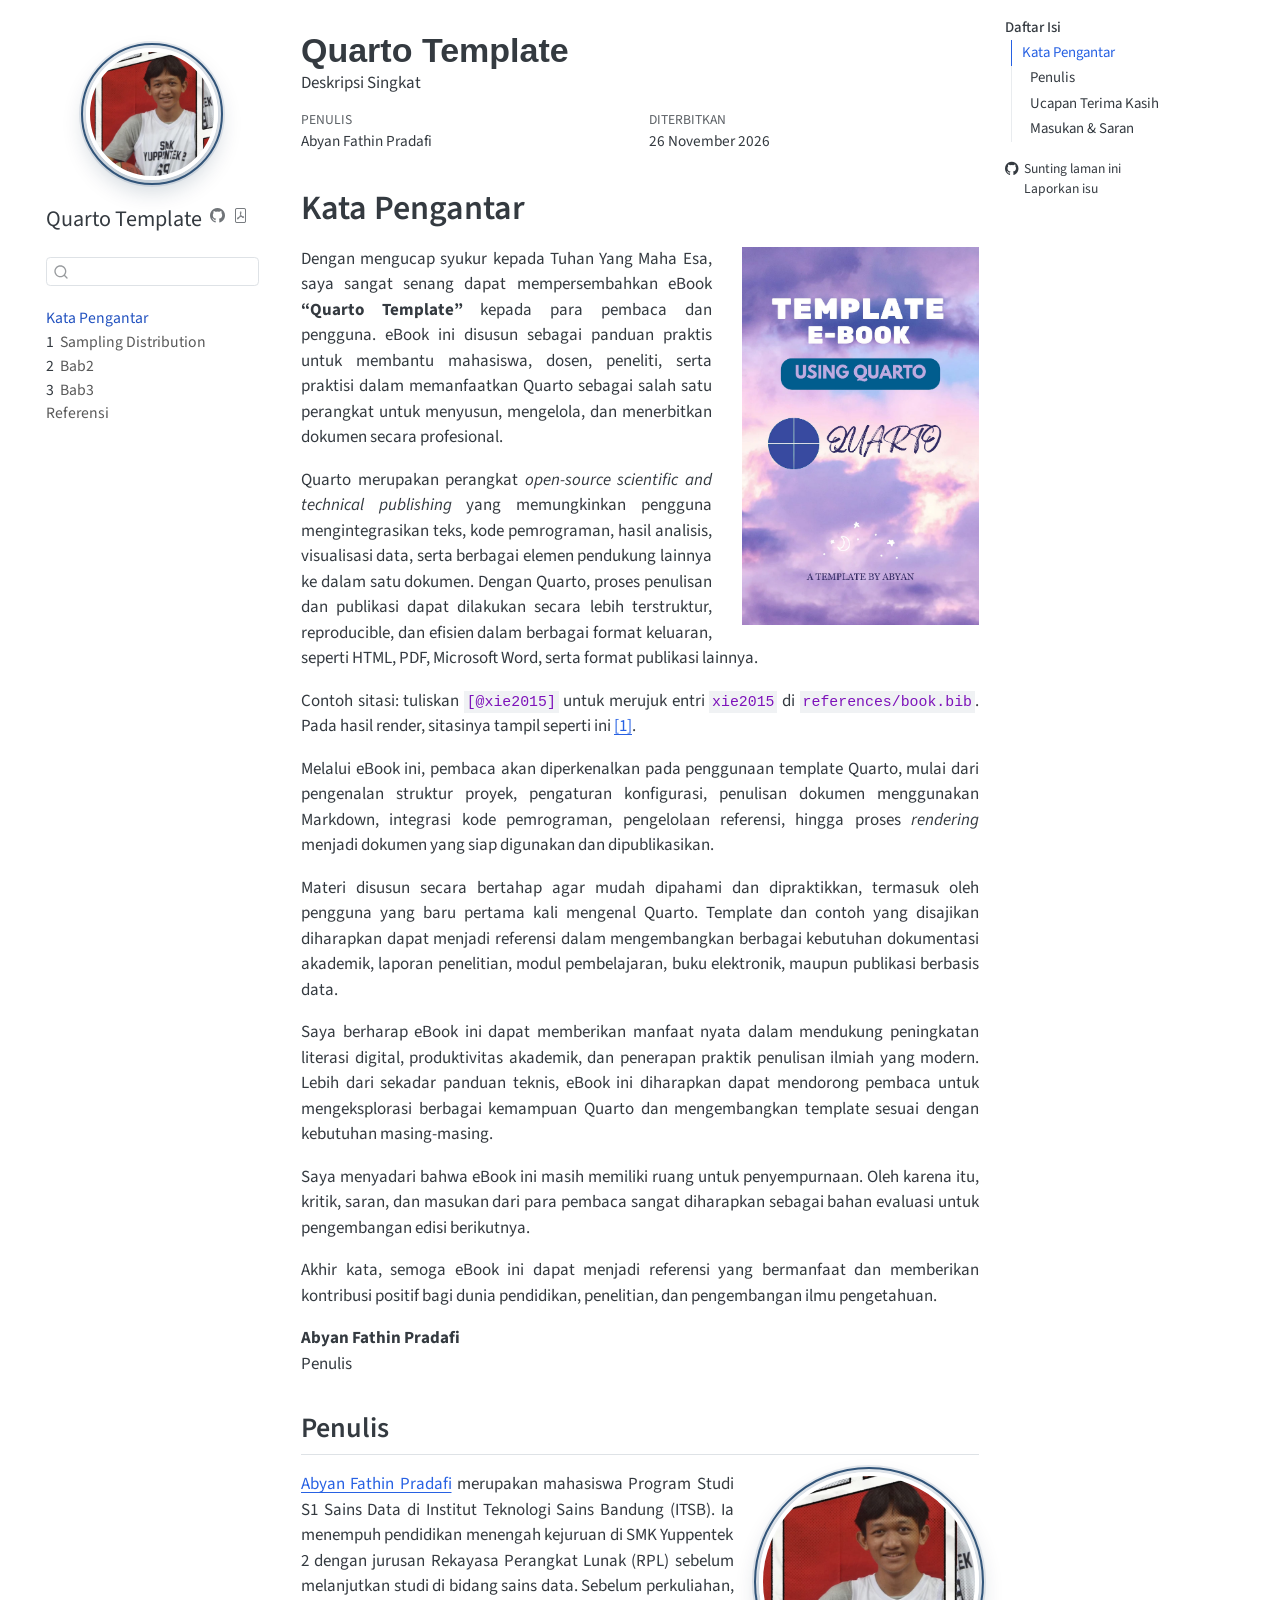
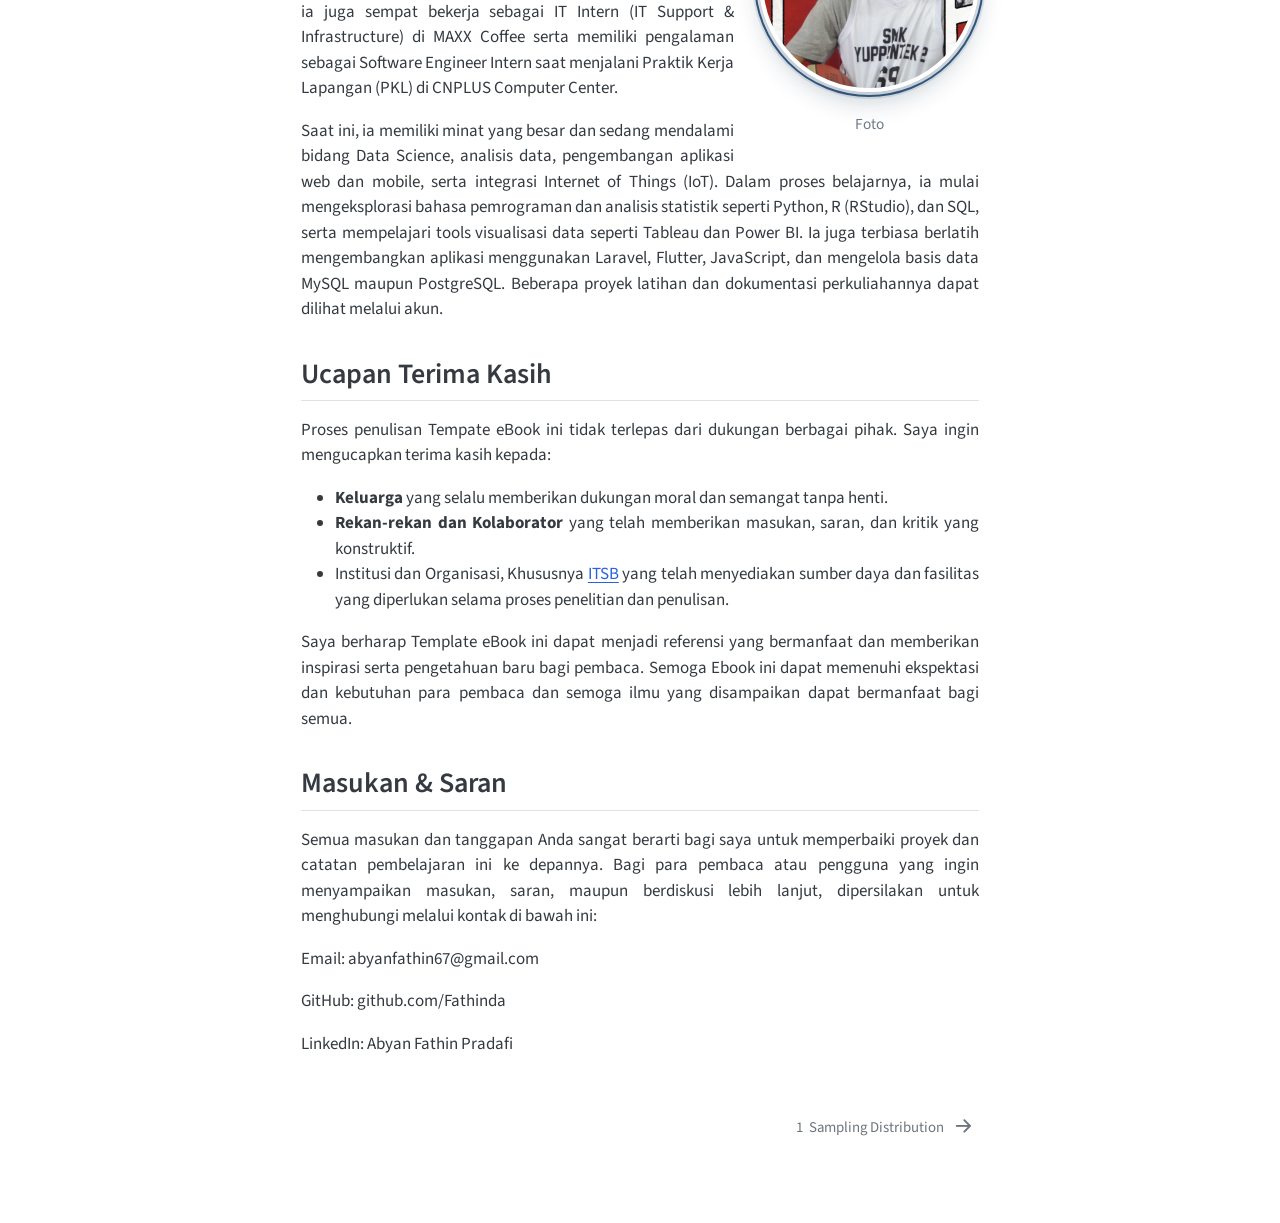
==== docs/index.html @ 433e8722 "Update book" ====
<!DOCTYPE html>
<html xmlns="http://www.w3.org/1999/xhtml" lang="id" xml:lang="id"><head>

<meta charset="utf-8">
<meta name="generator" content="quarto-1.11.9">

<meta name="viewport" content="width=device-width, initial-scale=1.0, user-scalable=yes">

<meta name="author" content="Abyan Fathin Pradafi">
<meta name="dcterms.date" content="2026-11-26">
<meta name="description" content="Deskripsi Singkat">

<title>Quarto Template</title>
<style>
/* Default styles provided by pandoc.
** See https://pandoc.org/MANUAL.html#variables-for-html for config info.
*/
span.smallcaps{font-variant: small-caps;}
div.columns{display: flex; gap: 1.5em;}
div.column{flex: auto;}
@media screen {
div.columns{gap: min(4vw, 1.5em);}
div.column{overflow-x: auto;}
}
div.hanging-indent{margin-left: 1.5em; text-indent: -1.5em;}
ul.task-list{list-style: none;}
ul.task-list li input[type="checkbox"] {
  width: 0.8em;
  margin: 0 0.8em 0.2em -1em; /* quarto-specific, see https://github.com/quarto-dev/quarto-cli/issues/4556 */ 
  vertical-align: middle;
}
/* CSS for citations */
div.csl-bib-body { }
div.csl-entry {
  clear: both;
  margin-bottom: 0em;
}
.hanging-indent div.csl-entry {
  margin-left:2em;
  text-indent:-2em;
}
div.csl-left-margin {
  min-width:2em;
  float:left;
}
div.csl-right-inline {
  margin-left:2em;
  padding-left:1em;
}
div.csl-indent {
  margin-left: 2em;
}</style>


<script src="site_libs/quarto-nav/quarto-nav.js"></script>
<script src="site_libs/quarto-nav/headroom.min.js"></script>
<script src="site_libs/clipboard/clipboard.min.js"></script>
<script src="site_libs/quarto-search/autocomplete.umd.js"></script>
<script src="site_libs/quarto-search/fuse.min.js"></script>
<script src="site_libs/quarto-search/quarto-search.js"></script>
<meta name="quarto:offset" content="./">
<link href="./chapters/bab-1.html" rel="next">
<script src="site_libs/quarto-html/quarto.js" type="module"></script>
<script src="site_libs/quarto-html/tabsets/tabsets.js" type="module"></script>
<script src="site_libs/quarto-html/scrollable-regions/scrollable-regions.js" type="module"></script>
<script src="site_libs/quarto-html/popper.min.js"></script>
<script src="site_libs/quarto-html/tippy.umd.min.js"></script>
<script src="site_libs/quarto-html/anchor.min.js"></script>
<link href="site_libs/quarto-html/tippy.css" rel="stylesheet">
<link href="site_libs/quarto-html/quarto-syntax-highlighting-63b5708e65d6cd79cd7618c58d0c21e7.css" rel="stylesheet" id="quarto-text-highlighting-styles">
<script src="site_libs/bootstrap/bootstrap.min.js"></script>
<link href="site_libs/bootstrap/bootstrap-icons.css" rel="stylesheet">
<link href="site_libs/bootstrap/bootstrap-8575377b15774f46c10fa1d7752ca172.min.css" rel="stylesheet" append-hash="true" id="quarto-bootstrap" data-mode="light">
<script id="quarto-search-options" type="application/json">{
  "location": "sidebar",
  "copy-button": false,
  "collapse-after": 3,
  "panel-placement": "start",
  "type": "textbox",
  "limit": 50,
  "keyboard-shortcut": [
    "f",
    "/",
    "s"
  ],
  "show-item-context": false,
  "language": {
    "search-no-results-text": "Tidak ada hasil",
    "search-matching-documents-text": "dokumen cocok",
    "search-copy-link-title": "Salin tautan untuk mencari",
    "search-hide-matches-text": "Sembunyikan kecocokan lainnya",
    "search-more-match-text": "kecocokan lainnya di dokumen ini",
    "search-more-matches-text": "kecocokan lainnya di dokumen ini",
    "search-clear-button-title": "Hapus",
    "search-text-placeholder": "",
    "search-detached-cancel-button-title": "Batal",
    "search-submit-button-title": "Kirim",
    "search-label": "Mencari"
  }
}</script>
<style>html{ scroll-behavior: smooth; }</style>
<meta name="author" content="Abyan Fathin Pradafi">
<script>
  window.va = window.va || function () { (window.vaq = window.vaq || []).push(arguments); };
</script>
<script defer="" src="./_vercel/insights/script.js"></script>


<link rel="stylesheet" href="assets/style.css">
</head>

<body class="nav-sidebar floating quarto-light"><a id="quarto-skip-link" class="visually-hidden-focusable" href="#quarto-document-content">Skip to main content</a>

<div id="quarto-search-results"></div>
  <header id="quarto-header" class="headroom fixed-top">
  <nav class="quarto-secondary-nav" aria-label="Bilah alat">
    <div class="container-fluid d-flex">
      <button type="button" class="quarto-btn-toggle btn" data-bs-toggle="collapse" role="button" data-bs-target=".quarto-sidebar-collapse-item" aria-controls="quarto-sidebar" aria-expanded="false" aria-label="Alihkan bilah sisi" onclick="if (window.quartoToggleHeadroom) { window.quartoToggleHeadroom(); }">
        <i class="bi bi-layout-text-sidebar-reverse"></i>
      </button>
        <nav class="quarto-page-breadcrumbs" aria-label="Jalur"><ol class="breadcrumb"><li class="breadcrumb-item"><a href="./index.html">Kata Pengantar</a></li></ol></nav>
        <a class="flex-grow-1" data-bs-toggle="collapse" data-bs-target=".quarto-sidebar-collapse-item" onclick="if (window.quartoToggleHeadroom) { window.quartoToggleHeadroom(); }">      
        </a>
      <button type="button" class="btn quarto-search-button" aria-label="Mencari" onclick="window.quartoOpenSearch();">
        <i class="bi bi-search"></i>
      </button>
    </div>
  </nav>
</header>
<!-- content -->
<div id="quarto-content" class="quarto-container page-columns page-rows-contents page-layout-article">
<!-- sidebar -->
  <nav id="quarto-sidebar" class="sidebar collapse collapse-horizontal quarto-sidebar-collapse-item sidebar-navigation floating overflow-auto" aria-label="Situs web">
    <div class="pt-lg-2 mt-2 text-left sidebar-header">
    <div class="sidebar-title mb-0 py-0">
      <a href="./">Quarto Template</a> 
        <div class="sidebar-tools-main">
    <a href="https://github.com/Fathinda/Template_Quarto.git" title="Kode Sumber" class="quarto-navigation-tool px-1" aria-label="Kode Sumber"><i class="bi bi-github"></i></a>
    <a href="./Quarto-Template.pdf" title="Download PDF" class="quarto-navigation-tool px-1" aria-label="Download PDF"><i class="bi bi-file-pdf"></i></a>
</div>
    </div>
      </div>
        <div class="mt-2 flex-shrink-0 align-items-center">
        <div class="sidebar-search">
        <div id="quarto-search" class="" title="Mencari"></div>
        </div>
        </div>
    <div class="sidebar-menu-container"> 
    <ul class="list-unstyled mt-1">
        <li class="sidebar-item">
  <div class="sidebar-item-container"> 
  <a href="./index.html" class="sidebar-item-text sidebar-link active">
 <span class="menu-text">Kata Pengantar</span></a>
  </div>
</li>
        <li class="sidebar-item">
  <div class="sidebar-item-container"> 
  <a href="./chapters/bab-1.html" class="sidebar-item-text sidebar-link">
 <span class="menu-text"><span class="chapter-number">1</span>&nbsp; <span class="chapter-title">Sampling Distribution</span></span></a>
  </div>
</li>
        <li class="sidebar-item">
  <div class="sidebar-item-container"> 
  <a href="./chapters/bab-2.html" class="sidebar-item-text sidebar-link">
 <span class="menu-text"><span class="chapter-number">2</span>&nbsp; <span class="chapter-title">Bab2</span></span></a>
  </div>
</li>
        <li class="sidebar-item">
  <div class="sidebar-item-container"> 
  <a href="./chapters/bab-3.html" class="sidebar-item-text sidebar-link">
 <span class="menu-text"><span class="chapter-number">3</span>&nbsp; <span class="chapter-title">Bab3</span></span></a>
  </div>
</li>
        <li class="sidebar-item">
  <div class="sidebar-item-container"> 
  <a href="./references/referensi.html" class="sidebar-item-text sidebar-link">
 <span class="menu-text">Referensi</span></a>
  </div>
</li>
    </ul>
    </div>
</nav>
<div id="quarto-sidebar-glass" class="quarto-sidebar-collapse-item" data-bs-toggle="collapse" data-bs-target=".quarto-sidebar-collapse-item"></div>
<!-- margin-sidebar -->
    <div id="quarto-margin-sidebar" class="sidebar margin-sidebar">
        <nav id="TOC" role="doc-toc" aria-labelledby="toc-title" class="toc-active">
    <h2 id="toc-title">Daftar Isi</h2>
   
  <ul>
  <li><a href="#kata-pengantar" id="toc-kata-pengantar" class="nav-link active" data-scroll-target="#kata-pengantar">Kata Pengantar</a>
  <ul class="collapse">
  <li><a href="#penulis" id="toc-penulis" class="nav-link" data-scroll-target="#penulis">Penulis</a></li>
  <li><a href="#ucapan-terima-kasih" id="toc-ucapan-terima-kasih" class="nav-link" data-scroll-target="#ucapan-terima-kasih">Ucapan Terima Kasih</a></li>
  <li><a href="#masukan-saran" id="toc-masukan-saran" class="nav-link" data-scroll-target="#masukan-saran">Masukan &amp; Saran</a></li>
  </ul></li>
  </ul>
<div class="toc-actions"><ul><li><a href="https://github.com/Fathinda/Template_Quarto.git/edit/main/index.qmd" class="toc-action"><i class="bi bi-github"></i>Sunting laman ini</a></li><li><a href="https://github.com/Fathinda/Template_Quarto.git/issues/new" class="toc-action"><i class="bi empty"></i>Laporkan isu</a></li></ul></div></nav>
    </div>
<!-- main -->
<main class="content" id="quarto-document-content" tabindex="-1">

<header id="title-block-header" class="quarto-title-block default">
<div class="quarto-title">
<h1 class="title">Quarto Template</h1>
</div>

<div>
  <div class="description">
    Deskripsi Singkat
  </div>
</div>


<div class="quarto-title-meta">

    <div>
    <div class="quarto-title-meta-heading">Penulis</div>
    <div class="quarto-title-meta-contents">
             <p>Abyan Fathin Pradafi </p>
          </div>
  </div>
    
    <div>
    <div class="quarto-title-meta-heading">Diterbitkan</div>
    <div class="quarto-title-meta-contents">
      <p class="date">26 November 2026</p>
    </div>
  </div>
  
    
  </div>
  


</header>



<section id="kata-pengantar" class="level1 unnumbered">
<h1 class="unnumbered">Kata Pengantar</h1><p><img src="images/cover-e.jpg" title="Quarto Template" class="quarto-cover-image nolightbox img-fluid"></p>
<p>Dengan mengucap syukur kepada Tuhan Yang Maha Esa, saya sangat senang dapat mempersembahkan eBook <strong>“Quarto Template”</strong> kepada para pembaca dan pengguna. eBook ini disusun sebagai panduan praktis untuk membantu mahasiswa, dosen, peneliti, serta praktisi dalam memanfaatkan Quarto sebagai salah satu perangkat untuk menyusun, mengelola, dan menerbitkan dokumen secara profesional.</p>
<p>Quarto merupakan perangkat <em>open-source scientific and technical publishing</em> yang memungkinkan pengguna mengintegrasikan teks, kode pemrograman, hasil analisis, visualisasi data, serta berbagai elemen pendukung lainnya ke dalam satu dokumen. Dengan Quarto, proses penulisan dan publikasi dapat dilakukan secara lebih terstruktur, reproducible, dan efisien dalam berbagai format keluaran, seperti HTML, PDF, Microsoft Word, serta format publikasi lainnya.</p>
<p>Contoh sitasi: tuliskan <code>[@xie2015]</code> untuk merujuk entri <code>xie2015</code> di <code>references/book.bib</code>. Pada hasil render, sitasinya tampil seperti ini <a href="./references/referensi.html#ref-xie2015"><span class="citation" data-cites="xie2015"><span>[1]</span></span></a>.</p>
<p>Melalui eBook ini, pembaca akan diperkenalkan pada penggunaan template Quarto, mulai dari pengenalan struktur proyek, pengaturan konfigurasi, penulisan dokumen menggunakan Markdown, integrasi kode pemrograman, pengelolaan referensi, hingga proses <em>rendering</em> menjadi dokumen yang siap digunakan dan dipublikasikan.</p>
<p>Materi disusun secara bertahap agar mudah dipahami dan dipraktikkan, termasuk oleh pengguna yang baru pertama kali mengenal Quarto. Template dan contoh yang disajikan diharapkan dapat menjadi referensi dalam mengembangkan berbagai kebutuhan dokumentasi akademik, laporan penelitian, modul pembelajaran, buku elektronik, maupun publikasi berbasis data.</p>
<p>Saya berharap eBook ini dapat memberikan manfaat nyata dalam mendukung peningkatan literasi digital, produktivitas akademik, dan penerapan praktik penulisan ilmiah yang modern. Lebih dari sekadar panduan teknis, eBook ini diharapkan dapat mendorong pembaca untuk mengeksplorasi berbagai kemampuan Quarto dan mengembangkan template sesuai dengan kebutuhan masing-masing.</p>
<p>Saya menyadari bahwa eBook ini masih memiliki ruang untuk penyempurnaan. Oleh karena itu, kritik, saran, dan masukan dari para pembaca sangat diharapkan sebagai bahan evaluasi untuk pengembangan edisi berikutnya.</p>
<p>Akhir kata, semoga eBook ini dapat menjadi referensi yang bermanfaat dan memberikan kontribusi positif bagi dunia pendidikan, penelitian, dan pengembangan ilmu pengetahuan.</p>
<p><strong>Abyan Fathin Pradafi</strong><br>
Penulis</p>
<section id="penulis" class="level2">
<h2 class="anchored" data-anchor-id="penulis">Penulis</h2>
<div class="quarto-figure quarto-figure-right">
<figure class="figure">
<p><img src="images/author/basket.jpeg" class="author-portrait img-fluid figure-img" style="width:1.5in"></p>
<figcaption>Foto</figcaption>
</figure>
</div>
<p><strong><a href="www.linkedin.com/in/abyan-fathin-pradafi-890645328">Abyan Fathin Pradafi</a></strong> merupakan mahasiswa Program Studi S1 Sains Data di Institut Teknologi Sains Bandung (ITSB). Ia menempuh pendidikan menengah kejuruan di SMK Yuppentek 2 dengan jurusan Rekayasa Perangkat Lunak (RPL) sebelum melanjutkan studi di bidang sains data. Sebelum perkuliahan, ia juga sempat bekerja sebagai IT Intern (IT Support &amp; Infrastructure) di MAXX Coffee serta memiliki pengalaman sebagai Software Engineer Intern saat menjalani Praktik Kerja Lapangan (PKL) di CNPLUS Computer Center.</p>
<p>Saat ini, ia memiliki minat yang besar dan sedang mendalami bidang Data Science, analisis data, pengembangan aplikasi web dan mobile, serta integrasi Internet of Things (IoT). Dalam proses belajarnya, ia mulai mengeksplorasi bahasa pemrograman dan analisis statistik seperti Python, R (RStudio), dan SQL, serta mempelajari tools visualisasi data seperti Tableau dan Power BI. Ia juga terbiasa berlatih mengembangkan aplikasi menggunakan Laravel, Flutter, JavaScript, dan mengelola basis data MySQL maupun PostgreSQL. Beberapa proyek latihan dan dokumentasi perkuliahannya dapat dilihat melalui akun.</p>
</section>
<section id="ucapan-terima-kasih" class="level2">
<h2 class="anchored" data-anchor-id="ucapan-terima-kasih">Ucapan Terima Kasih</h2>
<p>Proses penulisan Tempate eBook ini tidak terlepas dari dukungan berbagai pihak. Saya ingin mengucapkan terima kasih kepada:</p>
<ul>
<li><strong>Keluarga</strong> yang selalu memberikan dukungan moral dan semangat tanpa henti.</li>
<li><strong>Rekan-rekan dan Kolaborator</strong> yang telah memberikan masukan, saran, dan kritik yang konstruktif.</li>
<li>Institusi dan Organisasi, Khususnya <strong><a href="https://itsb.ac.id/">ITSB</a></strong> yang telah menyediakan sumber daya dan fasilitas yang diperlukan selama proses penelitian dan penulisan.</li>
</ul>
<p>Saya berharap Template eBook ini dapat menjadi referensi yang bermanfaat dan memberikan inspirasi serta pengetahuan baru bagi pembaca. Semoga Ebook ini dapat memenuhi ekspektasi dan kebutuhan para pembaca dan semoga ilmu yang disampaikan dapat bermanfaat bagi semua.</p>
</section>
<section id="masukan-saran" class="level2">
<h2 class="anchored" data-anchor-id="masukan-saran">Masukan &amp; Saran</h2>
<p>Semua masukan dan tanggapan Anda sangat berarti bagi saya untuk memperbaiki proyek dan catatan pembelajaran ini ke depannya. Bagi para pembaca atau pengguna yang ingin menyampaikan masukan, saran, maupun berdiskusi lebih lanjut, dipersilakan untuk menghubungi melalui kontak di bawah ini:</p>
<p>Email: abyanfathin67@gmail.com</p>
<p>GitHub: github.com/Fathinda</p>
<p>LinkedIn: Abyan Fathin Pradafi</p>


<div id="refs" class="references csl-bib-body" data-entry-spacing="0" role="list" style="display: none">
<div id="ref-xie2015" class="csl-entry" role="listitem">
<div class="csl-left-margin">[1] </div><div class="csl-right-inline">Y. Xie, <em><a href="http://yihui.name/knitr/">Dynamic Documents with <span>R</span> and knitr</a></em>, 2nd ed. Boca Raton, Florida: Chapman; Hall/CRC, 2015.</div>
</div>
</div>
</section>
</section>

</main> <!-- /main -->
<script id="quarto-html-after-body" type="application/javascript">
  window.document.addEventListener("DOMContentLoaded", function (event) {
    const icon = "";
    const anchorJS = new window.AnchorJS();
    anchorJS.options = {
      placement: 'right',
      icon: icon
    };
    anchorJS.add('.anchored');
    const isCodeAnnotation = (el) => {
      for (const clz of el.classList) {
        if (clz.startsWith('code-annotation-')) {                     
          return true;
        }
      }
      return false;
    }
    const onCopySuccess = function(e) {
      // button target
      const button = e.trigger;
      // don't keep focus
      button.blur();
      // flash "checked"
      button.classList.add('code-copy-button-checked');
      var currentTitle = button.getAttribute("title");
      button.setAttribute("title", "Disalin!");
      let tooltip;
      if (window.bootstrap) {
        button.setAttribute("data-bs-toggle", "tooltip");
        button.setAttribute("data-bs-placement", "left");
        button.setAttribute("data-bs-title", "Disalin!");
        tooltip = new bootstrap.Tooltip(button, 
          { trigger: "manual", 
            customClass: "code-copy-button-tooltip",
            offset: [0, -8]});
        tooltip.show();    
      }
      setTimeout(function() {
        if (tooltip) {
          tooltip.hide();
          button.removeAttribute("data-bs-title");
          button.removeAttribute("data-bs-toggle");
          button.removeAttribute("data-bs-placement");
        }
        button.setAttribute("title", currentTitle);
        button.classList.remove('code-copy-button-checked');
      }, 1000);
      // clear code selection
      e.clearSelection();
    }
    const getTextToCopy = function(trigger) {
      const outerScaffold = trigger.parentElement.cloneNode(true);
      const codeEl = outerScaffold.querySelector('code');
      for (const childEl of codeEl.children) {
        if (isCodeAnnotation(childEl)) {
          childEl.remove();
        }
      }
      return codeEl.innerText;
    }
    const clipboard = new window.ClipboardJS('.code-copy-button:not([data-in-quarto-modal])', {
      text: getTextToCopy
    });
    clipboard.on('success', onCopySuccess);
    if (window.document.getElementById('quarto-embedded-source-code-modal')) {
      const clipboardModal = new window.ClipboardJS('.code-copy-button[data-in-quarto-modal]', {
        text: getTextToCopy,
        container: window.document.getElementById('quarto-embedded-source-code-modal')
      });
      clipboardModal.on('success', onCopySuccess);
    }
      var localhostRegex = new RegExp(/^(?:http|https):\/\/localhost\:?[0-9]*\//);
      var mailtoRegex = new RegExp(/^mailto:/);
        var filterRegex = new RegExp('/' + window.location.host + '/');
      const newWindowLabel = "(opens in a new tab)";
      const newWindowNoteId = "quarto-ext-newwindow-label";
      // Links reference one hidden label through aria-describedby, so the
      // announcement never changes their accessible name.
      var describeNewWindow = (link) => {
        if (!window.document.getElementById(newWindowNoteId)) {
          var newWindowNote = window.document.createElement("span");
          newWindowNote.id = newWindowNoteId;
          newWindowNote.hidden = true;
          newWindowNote.textContent = newWindowLabel;
          window.document.body.appendChild(newWindowNote);
        }
        var describedBy = (link.getAttribute("aria-describedby") || "").split(/\s+/).filter(Boolean);
        if (!describedBy.includes(newWindowNoteId)) {
          describedBy.push(newWindowNoteId);
          link.setAttribute("aria-describedby", describedBy.join(" "));
        }
      }
      var isInternal = (href) => {
          return filterRegex.test(href) || localhostRegex.test(href) || mailtoRegex.test(href);
      }
      // Inspect non-navigation links and adorn them if external
      window.quartoDecorateExternalLinks = function (root) {
     var links = (root || window.document).querySelectorAll('a[href]:not(.nav-link):not(.navbar-brand):not(.toc-action):not(.sidebar-link):not(.sidebar-item-toggle):not(.pagination-link):not(.no-external):not([aria-hidden]):not(.dropdown-item):not(.quarto-navigation-tool):not(.about-link)');
      for (var i=0; i<links.length; i++) {
        const link = links[i];
        if (!isInternal(link.href)) {
          // undo the damage that might have been done by quarto-nav.js in the case of
          // links that we want to consider external
          if (link.dataset.originalHref !== undefined) {
            link.href = link.dataset.originalHref;
          }
            // target, if specified
            link.setAttribute("target", "_blank");
            if (link.getAttribute("rel") === null) {
              link.setAttribute("rel", "noopener");
            }
            describeNewWindow(link);
          if (!link.classList.contains('no-external-icon')) {
          }
        }
      }
      };
      window.quartoDecorateExternalLinks(window.document);
    // Esc closes the popup (WCAG 1.4.13) and focus leaving both trigger and
    // popup closes it (WCAG 2.4.11); tippy handles neither for interactive popups.
    const hideOnEscAndFocusOut = {
      name: 'hideOnEscAndFocusOut',
      defaultValue: true,
      fn(instance) {
        const dismiss = () => {
          // A show scheduled by the trigger delay would otherwise reopen it
          instance.clearDelayTimeouts();
          instance.hide();
        };
        const onKeyDown = (event) => {
          if (event.key !== 'Escape') {
            return;
          }
          // Keep Esc from also reaching page handlers (e.g. reveal.js overview),
          // except an open reveal.js slide menu, which Esc should close too.
          // The menu handles keys only when its keyboard option is on.
          const menuHandlesEsc = window.Reveal?.getPlugin?.('menu')?.isOpen() &&
            window.Reveal.getConfig().menu?.keyboard !== false;
          if (!menuHandlesEsc) {
            event.stopPropagation();
          }
          if (instance.popper.contains(window.document.activeElement)) {
            // Disabled while refocusing so the focus trigger does not reopen it
            instance.disable();
            instance.reference.focus();
            instance.enable();
          }
          dismiss();
        };
        const onFocusOut = (event) => {
          const target = event.relatedTarget;
          if (target && !instance.reference.contains(target) &&
              !instance.popper.contains(target)) {
            dismiss();
          }
        };
        // On the trigger too: a click trigger (code-annotations: select) has no
        // blur handling. Attached for the instance's lifetime so leaving the
        // trigger also cancels a show still pending on the trigger delay.
        instance.reference.addEventListener('focusout', onFocusOut);
        return {
          onShow() {
            window.document.addEventListener('keydown', onKeyDown, true);
            instance.popper.addEventListener('focusout', onFocusOut);
          },
          onHide() {
            window.document.removeEventListener('keydown', onKeyDown, true);
            instance.popper.removeEventListener('focusout', onFocusOut);
          },
          onDestroy() {
            instance.reference.removeEventListener('focusout', onFocusOut);
          },
        };
      },
    };
    function tippyHover(el, contentFn, onTriggerFn, onUntriggerFn) {
      const config = {
        allowHTML: true,
        maxWidth: 500,
        delay: 100,
        arrow: false,
        appendTo: function(el) {
            return el.parentElement;
        },
        interactive: true,
        interactiveBorder: 10,
        theme: 'quarto',
        placement: 'bottom-start',
        plugins: [hideOnEscAndFocusOut],
      };
      if (contentFn) {
        config.content = contentFn;
      }
      if (onTriggerFn) {
        config.onTrigger = onTriggerFn;
      }
      if (onUntriggerFn) {
        config.onUntrigger = onUntriggerFn;
      }
      window.tippy(el, config); 
    }
    const noterefs = window.document.querySelectorAll('a[role="doc-noteref"]');
    for (var i=0; i<noterefs.length; i++) {
      const ref = noterefs[i];
      tippyHover(ref, function() {
        // use id or data attribute instead here
        let href = ref.getAttribute('data-footnote-href') || ref.getAttribute('href');
        try { href = new URL(href).hash; } catch {}
        const id = href.replace(/^#\/?/, "");
        const note = window.document.getElementById(id);
        if (note) {
          return note.innerHTML;
        } else {
          return "";
        }
      });
    }
    const xrefs = window.document.querySelectorAll('a.quarto-xref');
    const processXRef = (id, note) => {
      // Strip column container classes
      const stripColumnClz = (el) => {
        el.classList.remove("page-full", "page-columns");
        if (el.children) {
          for (const child of el.children) {
            stripColumnClz(child);
          }
        }
      }
      stripColumnClz(note)
      if (id === null || id.startsWith('sec-')) {
        // Special case sections, only their first couple elements
        const container = document.createElement("div");
        if (note.children && note.children.length > 2) {
          container.appendChild(note.children[0].cloneNode(true));
          for (let i = 1; i < note.children.length; i++) {
            const child = note.children[i];
            if (child.tagName === "P" && child.innerText === "") {
              continue;
            } else {
              container.appendChild(child.cloneNode(true));
              break;
            }
          }
          if (window.Quarto?.typesetMath) {
            window.Quarto.typesetMath(container);
          }
          return container.innerHTML
        } else {
          if (window.Quarto?.typesetMath) {
            window.Quarto.typesetMath(note);
          }
          return note.innerHTML;
        }
      } else {
        // Remove any anchor links if they are present
        const anchorLink = note.querySelector('a.anchorjs-link');
        if (anchorLink) {
          anchorLink.remove();
        }
        if (window.Quarto?.typesetMath) {
          window.Quarto.typesetMath(note);
        }
        if (note.classList.contains("callout")) {
          return note.outerHTML;
        } else {
          return note.innerHTML;
        }
      }
    }
    for (var i=0; i<xrefs.length; i++) {
      const xref = xrefs[i];
      tippyHover(xref, undefined, function(instance) {
        instance.disable();
        let url = xref.getAttribute('href');
        let hash = undefined; 
        if (url.startsWith('#')) {
          hash = url;
        } else {
          try { hash = new URL(url).hash; } catch {}
        }
        if (hash) {
          const id = hash.replace(/^#\/?/, "");
          const note = window.document.getElementById(id);
          if (note !== null) {
            try {
              const html = processXRef(id, note.cloneNode(true));
              instance.setContent(html);
            } finally {
              instance.enable();
              instance.show();
            }
          } else {
            // See if we can fetch this
            fetch(url.split('#')[0])
            .then(res => res.text())
            .then(html => {
              const parser = new DOMParser();
              const htmlDoc = parser.parseFromString(html, "text/html");
              const note = htmlDoc.getElementById(id);
              if (note !== null) {
                const html = processXRef(id, note);
                instance.setContent(html);
              } 
            }).finally(() => {
              instance.enable();
              instance.show();
            });
          }
        } else {
          // See if we can fetch a full url (with no hash to target)
          // This is a special case and we should probably do some content thinning / targeting
          fetch(url)
          .then(res => res.text())
          .then(html => {
            const parser = new DOMParser();
            const htmlDoc = parser.parseFromString(html, "text/html");
            const note = htmlDoc.querySelector('main.content');
            if (note !== null) {
              // This should only happen for chapter cross references
              // (since there is no id in the URL)
              // remove the first header
              if (note.children.length > 0 && note.children[0].tagName === "HEADER") {
                note.children[0].remove();
              }
              const html = processXRef(null, note);
              instance.setContent(html);
            } 
          }).finally(() => {
            instance.enable();
            instance.show();
          });
        }
      }, function(instance) {
      });
    }
        let selectedAnnoteEl;
        const selectorForAnnotation = ( cell, annotation) => {
          let cellAttr = 'data-code-cell="' + cell + '"';
          let lineAttr = 'data-code-annotation="' +  annotation + '"';
          const selector = 'span[' + cellAttr + '][' + lineAttr + ']';
          return selector;
        }
        const selectCodeLines = (annoteEl) => {
          const doc = window.document;
          const targetCell = annoteEl.getAttribute("data-target-cell");
          const targetAnnotation = annoteEl.getAttribute("data-target-annotation");
          const annoteSpan = window.document.querySelector(selectorForAnnotation(targetCell, targetAnnotation));
          const lines = annoteSpan.getAttribute("data-code-lines").split(",");
          const lineIds = lines.map((line) => {
            return targetCell + "-" + line;
          })
          // Each band is positioned against its own containing block, which is
          // not the offsetParent of the lines, so place it from client rects.
          const placeBand = (band, firstEl, lastEl, codeBlock) => {
            const container = band.offsetParent;
            if (container === null) {
              return;
            }
            const containerRect = container.getBoundingClientRect();
            // Reveal.js scales slides with a transform, so convert client
            // pixels back to the CSS pixels of the container.
            const scale = containerRect.height / container.offsetHeight || 1;
            const firstRect = firstEl.getBoundingClientRect();
            const lastRect = lastEl.getBoundingClientRect();
            const top = (firstRect.top - containerRect.top) / scale - container.clientTop + container.scrollTop;
            const height = (lastRect.bottom - firstRect.top) / scale;
            band.style.top = top - 2 + "px";
            band.style.height = height + 4 + "px";
            if (codeBlock) {
              // Without the copy button wrapper, the containing block is wider
              // than the code block, so span the code block explicitly.
              const blockRect = codeBlock.getBoundingClientRect();
              band.style.left = (blockRect.left - containerRect.left) / scale - container.clientLeft + container.scrollLeft + "px";
              band.style.width = blockRect.width / scale + "px";
            }
          };
          if (lineIds.length > 0) {
            const el = window.document.getElementById(lineIds[0]);
            const lastEl = window.document.getElementById(lineIds[lineIds.length - 1]);
            const parent = el.parentElement.parentElement;
            // cook up a div (if necessary) and position it
            let div = window.document.getElementById("code-annotation-line-highlight");
            if (div === null) {
              div = window.document.createElement("div");
              div.setAttribute("id", "code-annotation-line-highlight");
              div.style.position = 'absolute';
              parent.appendChild(div);
            }
            placeBand(div, el, lastEl, parent.closest("div.sourceCode") || parent);
            let gutterDiv = window.document.getElementById("code-annotation-line-highlight-gutter");
            if (gutterDiv === null) {
              gutterDiv = window.document.createElement("div");
              gutterDiv.setAttribute("id", "code-annotation-line-highlight-gutter");
              gutterDiv.style.position = 'absolute';
              const codeCell = window.document.getElementById(targetCell);
              const gutter = codeCell.querySelector('.code-annotation-gutter');
              gutter.appendChild(gutterDiv);
            }
            placeBand(gutterDiv, el, lastEl);
            selectedAnnoteEl = annoteEl;
          }
        };
        const unselectCodeLines = () => {
          const elementsIds = ["code-annotation-line-highlight", "code-annotation-line-highlight-gutter"];
          elementsIds.forEach((elId) => {
            const div = window.document.getElementById(elId);
            if (div) {
              div.remove();
            }
          });
          selectedAnnoteEl = undefined;
        };
          // Handle positioning of the toggle
      window.addEventListener(
        "resize",
        throttle(() => {
          elRect = undefined;
          if (selectedAnnoteEl) {
            selectCodeLines(selectedAnnoteEl);
          }
        }, 10)
      );
      function throttle(fn, ms) {
      let throttle = false;
      let timer;
        return (...args) => {
          if(!throttle) { // first call gets through
              fn.apply(this, args);
              throttle = true;
          } else { // all the others get throttled
              if(timer) clearTimeout(timer); // cancel #2
              timer = setTimeout(() => {
                fn.apply(this, args);
                timer = throttle = false;
              }, ms);
          }
        };
      }
        // Attach click handler to the DT
        const annoteDls = window.document.querySelectorAll('dt[data-target-cell]');
        for (const annoteDlNode of annoteDls) {
          annoteDlNode.addEventListener('click', (event) => {
            const clickedEl = event.target;
            if (clickedEl !== selectedAnnoteEl) {
              unselectCodeLines();
              const activeEl = window.document.querySelector('dt[data-target-cell].code-annotation-active');
              if (activeEl) {
                activeEl.classList.remove('code-annotation-active');
              }
              selectCodeLines(clickedEl);
              clickedEl.classList.add('code-annotation-active');
            } else {
              // Unselect the line
              unselectCodeLines();
              clickedEl.classList.remove('code-annotation-active');
            }
          });
        }
    const findCites = (el) => {
      const parentEl = el.parentElement;
      if (parentEl) {
        const cites = parentEl.dataset.cites;
        if (cites) {
          return {
            el,
            cites: cites.split(' ')
          };
        } else {
          return findCites(el.parentElement)
        }
      } else {
        return undefined;
      }
    };
    var bibliorefs = window.document.querySelectorAll('a[role="doc-biblioref"]');
    for (var i=0; i<bibliorefs.length; i++) {
      const ref = bibliorefs[i];
      const citeInfo = findCites(ref);
      if (citeInfo) {
        tippyHover(citeInfo.el, function() {
          var popup = window.document.createElement('div');
          citeInfo.cites.forEach(function(cite) {
            var citeDiv = window.document.createElement('div');
            citeDiv.classList.add('hanging-indent');
            citeDiv.classList.add('csl-entry');
            var biblioDiv = window.document.getElementById('ref-' + cite);
            if (biblioDiv) {
              citeDiv.innerHTML = biblioDiv.innerHTML;
            }
            popup.appendChild(citeDiv);
          });
          return popup.innerHTML;
        });
      }
    }
  });
  </script>
  <script type="application/javascript">
  window.quartoScrollableRegionsLabels = {"code":"Kode yang dapat digulir","output":"Keluaran yang dapat digulir"};
  </script>
<nav class="page-navigation" aria-label="Halaman">
  <div class="nav-page nav-page-previous">
  </div>
  <div class="nav-page nav-page-next">
      <a href="./chapters/bab-1.html" class="pagination-link" aria-label="Sampling Distribution">
        <span class="nav-page-text"><span class="chapter-number">1</span>&nbsp; <span class="chapter-title">Sampling Distribution</span></span> <i class="bi bi-arrow-right-short"></i>
      </a>
  </div>
</nav>
</div> <!-- /content -->




<footer class="footer"><div class="nav-footer"><div class="nav-footer-center"><div class="toc-actions d-sm-block d-md-none"><ul><li><a href="https://github.com/Fathinda/Template_Quarto.git/edit/main/index.qmd" class="toc-action"><i class="bi bi-github"></i>Sunting laman ini</a></li><li><a href="https://github.com/Fathinda/Template_Quarto.git/issues/new" class="toc-action"><i class="bi empty"></i>Laporkan isu</a></li></ul></div></div></div></footer><script src="site_libs/quarto-html/zenscroll-min.js"></script>
</body></html>
---- docs/site_libs/quarto-html/tippy.css ----
.tippy-box[data-animation=fade][data-state=hidden]{opacity:0}[data-tippy-root]{max-width:calc(100vw - 10px)}.tippy-box{position:relative;background-color:#333;color:#fff;border-radius:4px;font-size:14px;line-height:1.4;white-space:normal;outline:0;transition-property:transform,visibility,opacity}.tippy-box[data-placement^=top]>.tippy-arrow{bottom:0}.tippy-box[data-placement^=top]>.tippy-arrow:before{bottom:-7px;left:0;border-width:8px 8px 0;border-top-color:initial;transform-origin:center top}.tippy-box[data-placement^=bottom]>.tippy-arrow{top:0}.tippy-box[data-placement^=bottom]>.tippy-arrow:before{top:-7px;left:0;border-width:0 8px 8px;border-bottom-color:initial;transform-origin:center bottom}.tippy-box[data-placement^=left]>.tippy-arrow{right:0}.tippy-box[data-placement^=left]>.tippy-arrow:before{border-width:8px 0 8px 8px;border-left-color:initial;right:-7px;transform-origin:center left}.tippy-box[data-placement^=right]>.tippy-arrow{left:0}.tippy-box[data-placement^=right]>.tippy-arrow:before{left:-7px;border-width:8px 8px 8px 0;border-right-color:initial;transform-origin:center right}.tippy-box[data-inertia][data-state=visible]{transition-timing-function:cubic-bezier(.54,1.5,.38,1.11)}.tippy-arrow{width:16px;height:16px;color:#333}.tippy-arrow:before{content:"";position:absolute;border-color:transparent;border-style:solid}.tippy-content{position:relative;padding:5px 9px;z-index:1}
---- docs/site_libs/quarto-html/quarto-syntax-highlighting-63b5708e65d6cd79cd7618c58d0c21e7.css ----
/* quarto syntax highlight colors */
:root {
  --quarto-hl-ot-color: #003B4F;
  --quarto-hl-at-color: #657422;
  --quarto-hl-ss-color: #20794D;
  --quarto-hl-an-color: #5E5E5E;
  --quarto-hl-fu-color: #4758AB;
  --quarto-hl-st-color: #20794D;
  --quarto-hl-cf-color: #003B4F;
  --quarto-hl-op-color: #5E5E5E;
  --quarto-hl-er-color: #AD0000;
  --quarto-hl-bn-color: #AD0000;
  --quarto-hl-al-color: #AD0000;
  --quarto-hl-va-color: #111111;
  --quarto-hl-bu-color: inherit;
  --quarto-hl-ex-color: inherit;
  --quarto-hl-pp-color: #AD0000;
  --quarto-hl-in-color: #5E5E5E;
  --quarto-hl-vs-color: #20794D;
  --quarto-hl-wa-color: #5E5E5E;
  --quarto-hl-do-color: #5E5E5E;
  --quarto-hl-im-color: #00769E;
  --quarto-hl-ch-color: #20794D;
  --quarto-hl-dt-color: #AD0000;
  --quarto-hl-fl-color: #AD0000;
  --quarto-hl-co-color: #5E5E5E;
  --quarto-hl-cv-color: #5E5E5E;
  --quarto-hl-cn-color: #8f5902;
  --quarto-hl-sc-color: #5E5E5E;
  --quarto-hl-dv-color: #AD0000;
  --quarto-hl-kw-color: #003B4F;
}

/* other quarto variables */
:root {
  --quarto-font-monospace: SFMono-Regular, Menlo, Monaco, Consolas, "Liberation Mono", "Courier New", monospace;
}

/* syntax highlight based on Pandoc's rules */
pre > code.sourceCode > span {
  color: #003B4F;
}

code.sourceCode > span {
  color: #003B4F;
}

div.sourceCode,
div.sourceCode pre.sourceCode {
  color: #003B4F;
}

/* Normal */
code span {
  color: #003B4F;
}

/* Alert */
code span.al {
  color: #AD0000;
  font-style: inherit;
}

/* Annotation */
code span.an {
  color: #5E5E5E;
  font-style: inherit;
}

/* Attribute */
code span.at {
  color: #657422;
  font-style: inherit;
}

/* BaseN */
code span.bn {
  color: #AD0000;
  font-style: inherit;
}

/* BuiltIn */
code span.bu {
  font-style: inherit;
}

/* ControlFlow */
code span.cf {
  color: #003B4F;
  font-weight: bold;
  font-style: inherit;
}

/* Char */
code span.ch {
  color: #20794D;
  font-style: inherit;
}

/* Constant */
code span.cn {
  color: #8f5902;
  font-style: inherit;
}

/* Comment */
code span.co {
  color: #5E5E5E;
  font-style: inherit;
}

/* CommentVar */
code span.cv {
  color: #5E5E5E;
  font-style: italic;
}

/* Documentation */
code span.do {
  color: #5E5E5E;
  font-style: italic;
}

/* DataType */
code span.dt {
  color: #AD0000;
  font-style: inherit;
}

/* DecVal */
code span.dv {
  color: #AD0000;
  font-style: inherit;
}

/* Error */
code span.er {
  color: #AD0000;
  font-style: inherit;
}

/* Extension */
code span.ex {
  font-style: inherit;
}

/* Float */
code span.fl {
  color: #AD0000;
  font-style: inherit;
}

/* Function */
code span.fu {
  color: #4758AB;
  font-style: inherit;
}

/* Import */
code span.im {
  color: #00769E;
  font-style: inherit;
}

/* Information */
code span.in {
  color: #5E5E5E;
  font-style: inherit;
}

/* Keyword */
code span.kw {
  color: #003B4F;
  font-weight: bold;
  font-style: inherit;
}

/* Operator */
code span.op {
  color: #5E5E5E;
  font-style: inherit;
}

/* Other */
code span.ot {
  color: #003B4F;
  font-style: inherit;
}

/* Preprocessor */
code span.pp {
  color: #AD0000;
  font-style: inherit;
}

/* SpecialChar */
code span.sc {
  color: #5E5E5E;
  font-style: inherit;
}

/* SpecialString */
code span.ss {
  color: #20794D;
  font-style: inherit;
}

/* String */
code span.st {
  color: #20794D;
  font-style: inherit;
}

/* Variable */
code span.va {
  color: #111111;
  font-style: inherit;
}

/* VerbatimString */
code span.vs {
  color: #20794D;
  font-style: inherit;
}

/* Warning */
code span.wa {
  color: #5E5E5E;
  font-style: italic;
}

.prevent-inlining {
  content: "</";
}

/*# sourceMappingURL=054cc16b9e9817627be6994582d2ffb5.css.map */
---- docs/assets/style.css ----
p.caption {
  color: #777;
  margin-top: 10px;
}
p code {
  white-space: inherit;
}
pre {
  word-break: normal;
  word-wrap: normal;
}
pre code {
  white-space: inherit;
}


/* TOC */

.book .book-summary {
    position: absolute;
    top: 0;
    left: -300px;
    bottom: 0;
    z-index: 1;
    width: 300px;
    color: #FFFFFF;
    background: #315479;
    border-right: 1px solid rgba(0,0,0,.15);
}

.book .book-summary ul.summary li a, .book .book-summary ul.summary li span {
    margin: 5px 5px 5px 5px;
    display: block;
    padding: 10px 20px 10px 20px;
    color: #FFFFFF;
    background: 0 0;
    text-overflow: ellipsis;
    overflow: hidden;
    white-space: nowrap;
    position: relative;
}

.book .book-summary ul.summary li.active>a {
    padding-left: 5px;
    border-radius: 10px 10px 10px 10px;
    color: #FFFFFF;
    font-weight: bold;
    background: rgba(243,242,242,.35);
    text-decoration: none;
}

.book .book-summary ul.summary li a:hover {
    padding-left: 5px;
    border-radius: 10px 10px 10px 10px;
    font-weight: bold;
    color: #FFFFFF;
    background: rgba(243,242,242,.40);
    text-decoration: none;
}

/* Tables */

td, tr, th {
    color:white !important;
    background-color: transparent !important;
}

table {
    border-radius: 10px 10px 10px 10px;
    color:white !important;
    background-color: rgb(78, 92, 104) !important;
    padding: 6px 13px;
    border: 1px solid #f0f0f0;
}


caption {
    color:black;
}


/* source code copy button */
.copy {
  width: inherit;
  background-color: #e2e2e2 ;
  border: none;
  border-radius: 2px;
  float: right;
  font-size: 60%;
  padding: 4px 4px 4px 4px;
  margin-left:5px;
}

.download {
  width: inherit;
  background-color: #e2e2e2 ;
  border: none;
  border-radius: 2px;
  float: right;
  font-size: 60%;
  padding: 4px 4px 4px 4px;
}

.book .book-header.fixed {
  font-family: 'Pacifico', sans-serif;
  background-color:#F2F2F2;
}

.title {
  font-family: 'Pacifico', sans-serif;  
}

.book .book-summary {
  font-family:'PT Sans', sans-serif;
}

.book.font-family-0 {
    font-family: 'Source Sans Pro', arial, sans-serif;
}

/*
.book .book-body .page-wrapper .page-inner {
  max-width: 980px !important;
}
*/


body {
  text-align: justify
}

#quarto-sidebar .sidebar-header::before {
  content: "";
  display: block;
  width: 132px;
  aspect-ratio: 1;
  margin: 1rem auto 1.5rem;
  background: url("../images/author/basket.jpeg") center 26% / cover no-repeat;
  border: 4px solid #fff;
  border-radius: 50%;
  outline: 2px solid #315479;
  outline-offset: 3px;
  box-shadow: 0 0 0 7px rgba(49, 84, 121, 0.12), 0 10px 24px rgba(0, 40, 70, 0.2);
}

#penulis .quarto-figure-right {
  float: right;
  width: clamp(150px, 24vw, 220px);
  margin: 0 0 1rem 1.5rem;
}

#penulis .quarto-figure-right figure {
  margin: 0;
}

#penulis .author-portrait {
  width: 100% !important;
  aspect-ratio: 1;
  object-fit: cover;
  object-position: center 26%;
  border: 4px solid #fff;
  border-radius: 50%;
  outline: 2px solid #315479;
  outline-offset: 3px;
  box-shadow: 0 0 0 7px rgba(49, 84, 121, 0.12), 0 10px 24px rgba(0, 40, 70, 0.2);
}

#penulis .quarto-figure-right figcaption {
  margin-top: 0.75rem;
  text-align: center;
}

@media (max-width: 575.98px) {
  #penulis .quarto-figure-right {
    float: none;
    width: min(60%, 220px);
    margin: 0 auto 1.5rem;
  }
}


.nocopy {
        -webkit-touch-callout: none;  /* iOS Safari */   
	-webkit-user-select: none;    /* Chrome all / Safari all */
	-khtml-user-select: none;     /* Konqueror */
	-moz-user-select: none;       /* Firefox all */
	-ms-user-select: none;        /* IE 10+ */
	-o-user-select: none;
	user-select: none;            /* Likely future */
}

/* NO SELECT + HIGHLIGHT COLOR */
* {
  user-select: none;
}
*::selection {
  background: none;
}
*::-moz-selection {
  background: none;
}
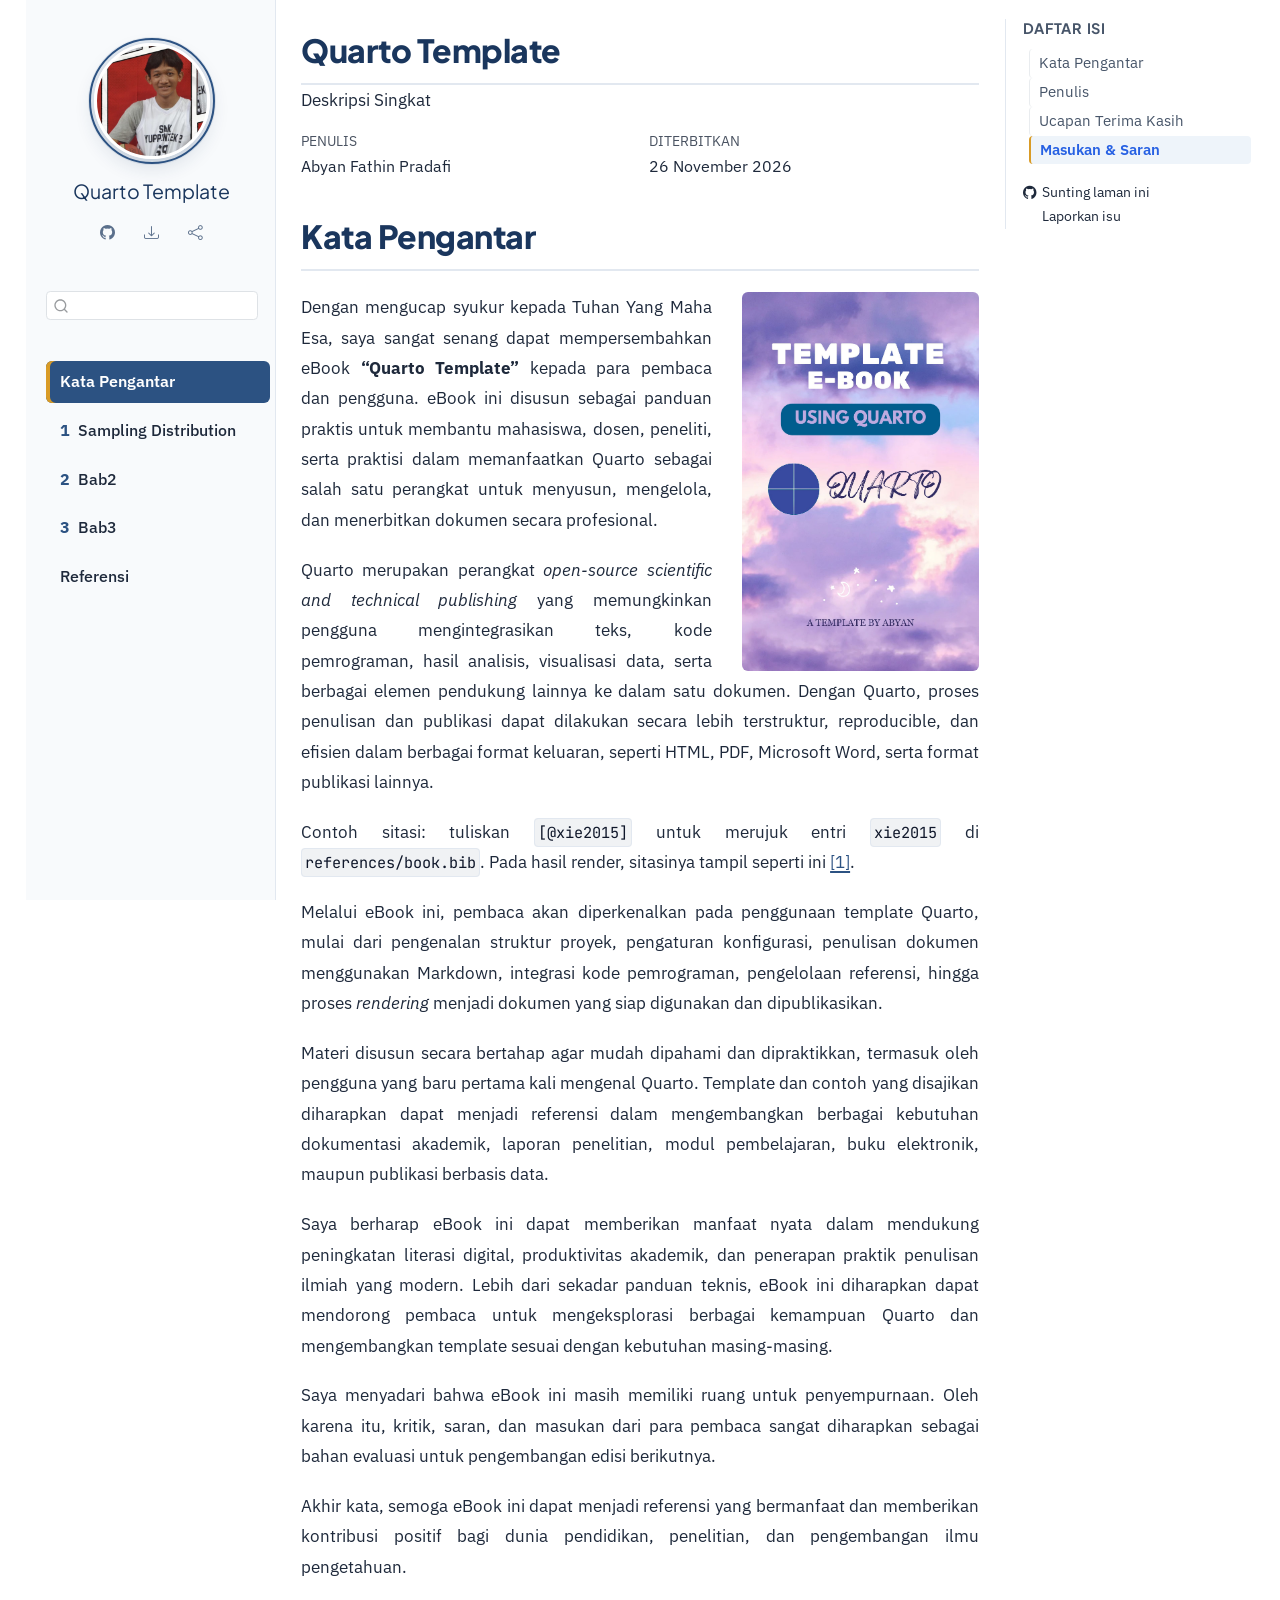
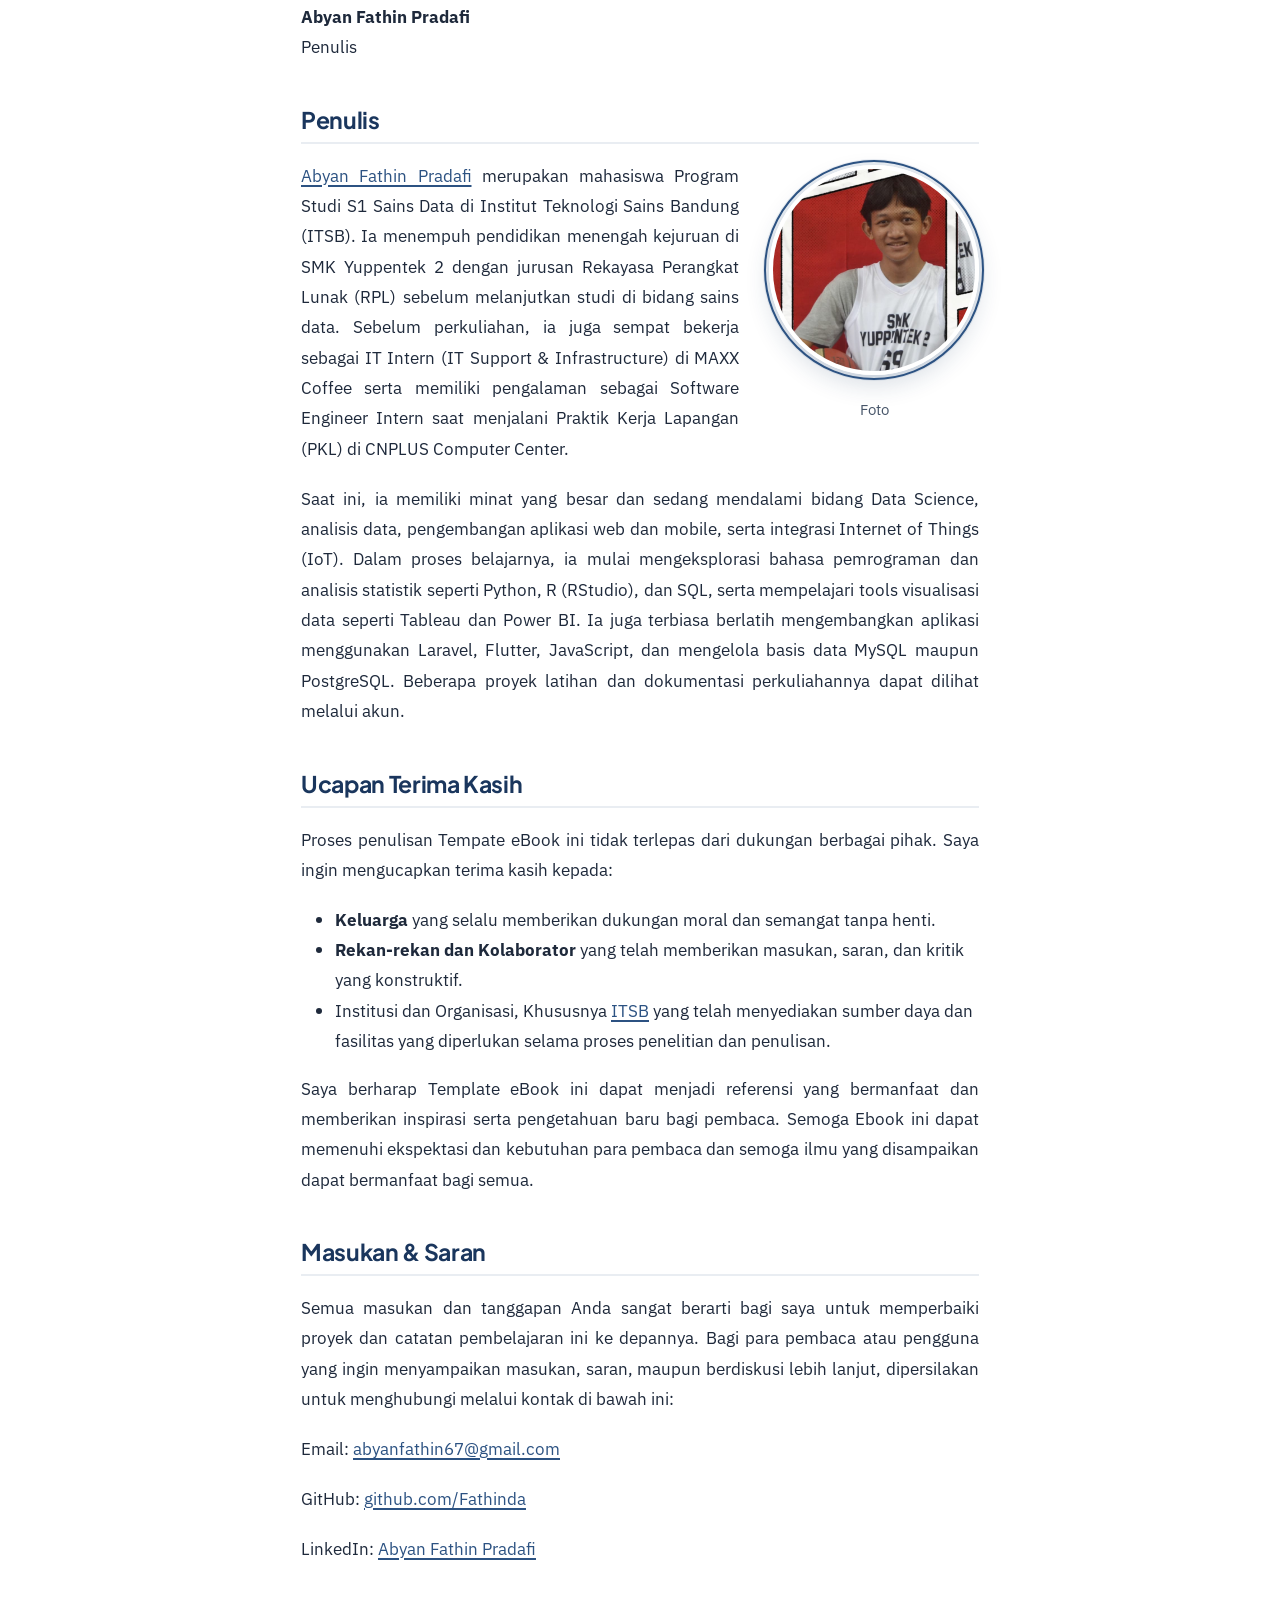
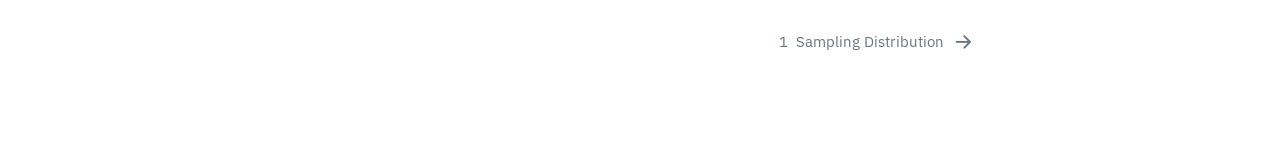
==== commit c1e3aec1: "fix:jenong" ====
--- a/docs/index.html
+++ b/docs/index.html
@@ -134,9 +134,48 @@
     <div class="pt-lg-2 mt-2 text-left sidebar-header">
     <div class="sidebar-title mb-0 py-0">
       <a href="./">Quarto Template</a> 
-        <div class="sidebar-tools-main">
+        <div class="sidebar-tools-main tools-wide">
     <a href="https://github.com/Fathinda/Template_Quarto.git" title="Kode Sumber" class="quarto-navigation-tool px-1" aria-label="Kode Sumber"><i class="bi bi-github"></i></a>
-    <a href="./Quarto-Template.pdf" title="Download PDF" class="quarto-navigation-tool px-1" aria-label="Download PDF"><i class="bi bi-file-pdf"></i></a>
+    <div class="dropdown">
+      <a href="" title="Download" id="quarto-navigation-tool-dropdown-0" class="quarto-navigation-tool dropdown-toggle px-1" data-bs-toggle="dropdown" aria-expanded="false" role="link" aria-label="Download"><i class="bi bi-download"></i></a>
+      <ul class="dropdown-menu" aria-labelledby="quarto-navigation-tool-dropdown-0">
+          <li>
+            <a class="dropdown-item sidebar-tools-main-item" href="./Quarto-Template.pdf">
+              <i class="bi bi-file-pdf pe-1"></i>
+            Download PDF
+            </a>
+          </li>
+          <li>
+            <a class="dropdown-item sidebar-tools-main-item" href="./Quarto-Template.epub">
+              <i class="bi bi-journal pe-1"></i>
+            Download ePub
+            </a>
+          </li>
+      </ul>
+    </div>
+    <div class="dropdown">
+      <a href="" title="Share" id="quarto-navigation-tool-dropdown-1" class="quarto-navigation-tool dropdown-toggle px-1" data-bs-toggle="dropdown" aria-expanded="false" role="link" aria-label="Share"><i class="bi bi-share"></i></a>
+      <ul class="dropdown-menu" aria-labelledby="quarto-navigation-tool-dropdown-1">
+          <li>
+            <a class="dropdown-item sidebar-tools-main-item" href="https://www.linkedin.com/sharing/share-offsite/?url=|url|">
+              <i class="bi bi-linkedin pe-1"></i>
+            LinkedIn
+            </a>
+          </li>
+          <li>
+            <a class="dropdown-item sidebar-tools-main-item" href="https://twitter.com/intent/tweet?url=|url|">
+              <i class="bi bi-twitter pe-1"></i>
+            Twitter
+            </a>
+          </li>
+          <li>
+            <a class="dropdown-item sidebar-tools-main-item" href="https://www.facebook.com/sharer/sharer.php?u=|url|">
+              <i class="bi bi-facebook pe-1"></i>
+            Facebook
+            </a>
+          </li>
+      </ul>
+    </div>
 </div>
     </div>
       </div>
@@ -256,7 +295,7 @@
 <figcaption>Foto</figcaption>
 </figure>
 </div>
-<p><strong><a href="www.linkedin.com/in/abyan-fathin-pradafi-890645328">Abyan Fathin Pradafi</a></strong> merupakan mahasiswa Program Studi S1 Sains Data di Institut Teknologi Sains Bandung (ITSB). Ia menempuh pendidikan menengah kejuruan di SMK Yuppentek 2 dengan jurusan Rekayasa Perangkat Lunak (RPL) sebelum melanjutkan studi di bidang sains data. Sebelum perkuliahan, ia juga sempat bekerja sebagai IT Intern (IT Support &amp; Infrastructure) di MAXX Coffee serta memiliki pengalaman sebagai Software Engineer Intern saat menjalani Praktik Kerja Lapangan (PKL) di CNPLUS Computer Center.</p>
+<p><strong><a href="https://www.linkedin.com/in/abyan-fathin-pradafi-890645328">Abyan Fathin Pradafi</a></strong> merupakan mahasiswa Program Studi S1 Sains Data di Institut Teknologi Sains Bandung (ITSB). Ia menempuh pendidikan menengah kejuruan di SMK Yuppentek 2 dengan jurusan Rekayasa Perangkat Lunak (RPL) sebelum melanjutkan studi di bidang sains data. Sebelum perkuliahan, ia juga sempat bekerja sebagai IT Intern (IT Support &amp; Infrastructure) di MAXX Coffee serta memiliki pengalaman sebagai Software Engineer Intern saat menjalani Praktik Kerja Lapangan (PKL) di CNPLUS Computer Center.</p>
 <p>Saat ini, ia memiliki minat yang besar dan sedang mendalami bidang Data Science, analisis data, pengembangan aplikasi web dan mobile, serta integrasi Internet of Things (IoT). Dalam proses belajarnya, ia mulai mengeksplorasi bahasa pemrograman dan analisis statistik seperti Python, R (RStudio), dan SQL, serta mempelajari tools visualisasi data seperti Tableau dan Power BI. Ia juga terbiasa berlatih mengembangkan aplikasi menggunakan Laravel, Flutter, JavaScript, dan mengelola basis data MySQL maupun PostgreSQL. Beberapa proyek latihan dan dokumentasi perkuliahannya dapat dilihat melalui akun.</p>
 </section>
 <section id="ucapan-terima-kasih" class="level2">
@@ -272,9 +311,9 @@
 <section id="masukan-saran" class="level2">
 <h2 class="anchored" data-anchor-id="masukan-saran">Masukan &amp; Saran</h2>
 <p>Semua masukan dan tanggapan Anda sangat berarti bagi saya untuk memperbaiki proyek dan catatan pembelajaran ini ke depannya. Bagi para pembaca atau pengguna yang ingin menyampaikan masukan, saran, maupun berdiskusi lebih lanjut, dipersilakan untuk menghubungi melalui kontak di bawah ini:</p>
-<p>Email: abyanfathin67@gmail.com</p>
-<p>GitHub: github.com/Fathinda</p>
-<p>LinkedIn: Abyan Fathin Pradafi</p>
+<p>Email: <a href="mailto:abyanfathin67@gmail.com">abyanfathin67@gmail.com</a></p>
+<p>GitHub: <a href="https://github.com/Fathinda">github.com/Fathinda</a></p>
+<p>LinkedIn: <a href="https://www.linkedin.com/in/abyan-fathin-pradafi-890645328">Abyan Fathin Pradafi</a></p>
 
 
 <div id="refs" class="references csl-bib-body" data-entry-spacing="0" role="list" style="display: none">
--- a/docs/assets/style.css
+++ b/docs/assets/style.css
@@ -1,152 +1,464 @@
+@import url('https://fonts.googleapis.com/css2?family=IBM+Plex+Sans:ital,wght@0,400;0,500;0,600;0,700;1,400&family=JetBrains+Mono:wght@400;500&family=Plus+Jakarta+Sans:wght@600;700;800&display=swap');
+
+:root {
+  --biru: #2c5282;
+  --biru-tua: #1a365d;
+  --biru-muda: rgba(44, 82, 130, 0.1);
+  --biru-tint: #eef4fa;
+  --aksen: #d99b26;
+  --teks: #1e293b;
+  --teks-sekunder: #475569;
+  --teks-redup: #64748b;
+  --latar: #ffffff;
+  --latar-halus: #f8fafc;
+  --garis: #e2e8f0;
+  --kode-bg: #f1f5f9;
+  --kode-border: #e2e8f0;
+  --radius: 10px;
+  --radius-sm: 6px;
+  --transisi: 180ms cubic-bezier(0.4, 0, 0.2, 1);
+  --font-sans: 'IBM Plex Sans', -apple-system, BlinkMacSystemFont, 'Segoe UI', Roboto, sans-serif;
+  --font-heading: 'Plus Jakarta Sans', 'IBM Plex Sans', -apple-system, BlinkMacSystemFont, sans-serif;
+  --font-mono: 'JetBrains Mono', ui-monospace, SFMono-Regular, Menlo, Monaco, Consolas, monospace;
+}
+
+/* ---------- Dasar & Tipografi ---------- */
+
+html {
+  scroll-behavior: smooth;
+  font-size: 16px;
+}
+
+body {
+  font-family: var(--font-sans);
+  color: var(--teks);
+  background-color: var(--latar);
+  line-height: 1.75;
+  text-rendering: optimizeLegibility;
+  -webkit-font-smoothing: antialiased;
+}
+
+main.content {
+  font-size: 1.02rem;
+  max-width: 74ch;
+}
+
+main.content > p,
+main.content section > p {
+  margin-bottom: 1.15rem;
+}
+
+@media (min-width: 768px) {
+  main.content > p,
+  main.content section > p {
+    text-align: justify;
+    hyphens: auto;
+    -webkit-hyphens: auto;
+  }
+}
+
+h1, h2, h3, h4, .h1, .h2, .h3, .h4 {
+  font-family: var(--font-heading);
+  color: var(--biru-tua);
+  font-weight: 700;
+  line-height: 1.3;
+  letter-spacing: -0.015em;
+  text-align: left;
+  hyphens: manual;
+}
+
+h1.title,
+main.content h1:first-of-type {
+  font-size: clamp(1.75rem, 2.5vw, 2.25rem);
+  font-weight: 800;
+  margin-bottom: 1.25rem;
+  padding-bottom: 0.65rem;
+  border-bottom: 2px solid var(--garis);
+}
+
+h2 {
+  font-size: clamp(1.35rem, 1.8vw, 1.65rem);
+  margin-top: 2.5rem;
+  margin-bottom: 1rem;
+  padding-bottom: 0.4rem;
+  border-bottom: 2px solid var(--biru-muda);
+}
+
+h3 {
+  font-size: 1.22rem;
+  margin-top: 1.85rem;
+  margin-bottom: 0.75rem;
+  color: var(--biru);
+}
+
+h4 {
+  font-size: 1.05rem;
+  margin-top: 1.4rem;
+  margin-bottom: 0.5rem;
+}
+
+.header-section-number {
+  color: var(--biru);
+  font-weight: 700;
+  margin-right: 0.35rem;
+}
+
+/* Tautan & Aksesibilitas Fokus */
+a {
+  color: var(--biru);
+  text-decoration-thickness: 1.5px;
+  text-underline-offset: 3px;
+  transition: color var(--transisi);
+}
+
+a:hover {
+  color: var(--biru-tua);
+  text-decoration-thickness: 2px;
+}
+
+:focus-visible {
+  outline: 3px solid var(--aksen);
+  outline-offset: 2px;
+  border-radius: 3px;
+}
+
+/* Blockquote & Callout */
+blockquote {
+  margin: 1.5rem 0;
+  padding: 0.85rem 1.25rem;
+  border-left: 4px solid var(--aksen);
+  background: var(--latar-halus);
+  border-radius: 0 var(--radius) var(--radius) 0;
+  color: var(--teks);
+  text-align: left;
+}
+
+blockquote p:last-child {
+  margin-bottom: 0;
+}
+
+/* Pemisah antarbagian */
+main.content hr {
+  border: 0 !important;
+  height: 1px;
+  width: 100% !important;
+  margin: 2.25rem auto !important;
+  background: linear-gradient(90deg, transparent, var(--garis) 20%, var(--garis) 80%, transparent);
+}
+
+/* Gambar & Keterangan */
+img,
+figure img {
+  max-width: 100%;
+  height: auto;
+  border-radius: var(--radius-sm);
+}
+
+.figure-caption,
+figcaption,
 p.caption {
-  color: #777;
-  margin-top: 10px;
-}
-p code {
-  white-space: inherit;
-}
-pre {
-  word-break: normal;
-  word-wrap: normal;
-}
-pre code {
-  white-space: inherit;
-}
-
-
-/* TOC */
-
-.book .book-summary {
-    position: absolute;
-    top: 0;
-    left: -300px;
-    bottom: 0;
-    z-index: 1;
-    width: 300px;
-    color: #FFFFFF;
-    background: #315479;
-    border-right: 1px solid rgba(0,0,0,.15);
-}
-
-.book .book-summary ul.summary li a, .book .book-summary ul.summary li span {
-    margin: 5px 5px 5px 5px;
-    display: block;
-    padding: 10px 20px 10px 20px;
-    color: #FFFFFF;
-    background: 0 0;
-    text-overflow: ellipsis;
-    overflow: hidden;
-    white-space: nowrap;
-    position: relative;
-}
-
-.book .book-summary ul.summary li.active>a {
-    padding-left: 5px;
-    border-radius: 10px 10px 10px 10px;
-    color: #FFFFFF;
-    font-weight: bold;
-    background: rgba(243,242,242,.35);
-    text-decoration: none;
-}
-
-.book .book-summary ul.summary li a:hover {
-    padding-left: 5px;
-    border-radius: 10px 10px 10px 10px;
-    font-weight: bold;
-    color: #FFFFFF;
-    background: rgba(243,242,242,.40);
-    text-decoration: none;
-}
-
-/* Tables */
-
-td, tr, th {
-    color:white !important;
-    background-color: transparent !important;
-}
-
-table {
-    border-radius: 10px 10px 10px 10px;
-    color:white !important;
-    background-color: rgb(78, 92, 104) !important;
-    padding: 6px 13px;
-    border: 1px solid #f0f0f0;
-}
-
-
-caption {
-    color:black;
-}
-
-
-/* source code copy button */
-.copy {
-  width: inherit;
-  background-color: #e2e2e2 ;
-  border: none;
-  border-radius: 2px;
-  float: right;
-  font-size: 60%;
-  padding: 4px 4px 4px 4px;
-  margin-left:5px;
-}
-
-.download {
-  width: inherit;
-  background-color: #e2e2e2 ;
-  border: none;
-  border-radius: 2px;
-  float: right;
-  font-size: 60%;
-  padding: 4px 4px 4px 4px;
-}
-
-.book .book-header.fixed {
-  font-family: 'Pacifico', sans-serif;
-  background-color:#F2F2F2;
-}
-
-.title {
-  font-family: 'Pacifico', sans-serif;  
-}
-
-.book .book-summary {
-  font-family:'PT Sans', sans-serif;
-}
-
-.book.font-family-0 {
-    font-family: 'Source Sans Pro', arial, sans-serif;
-}
-
-/*
-.book .book-body .page-wrapper .page-inner {
-  max-width: 980px !important;
-}
-*/
-
-
-body {
-  text-align: justify
+  color: var(--teks-sekunder);
+  font-size: 0.9rem;
+  margin-top: 0.6rem;
+  text-align: center;
+}
+
+/* ---------- Kode & Output R ---------- */
+
+code {
+  font-family: var(--font-mono);
+}
+
+p code,
+li code,
+td code {
+  padding: 0.15em 0.4em;
+  border-radius: 4px;
+  background: var(--kode-bg);
+  border: 1px solid var(--kode-border);
+  color: #0f172a;
+  font-size: 0.88em;
+}
+
+div.sourceCode {
+  background-color: var(--latar-halus);
+  border: 1px solid var(--kode-border);
+  border-radius: var(--radius);
+  margin: 1.15rem 0;
+  overflow: hidden;
+}
+
+pre.sourceCode {
+  margin: 0;
+  padding: 0.95rem 1.1rem;
+  font-size: 0.88rem;
+  line-height: 1.55;
+  overflow-x: auto;
+  text-align: left;
+}
+
+.cell-output pre {
+  background-color: #ffffff;
+  border: 1px solid var(--garis);
+  border-left: 3px solid var(--biru);
+  border-radius: var(--radius-sm);
+  padding: 0.75rem 1rem;
+  font-size: 0.86rem;
+  color: var(--teks);
+  overflow-x: auto;
+}
+
+.code-copy-button {
+  cursor: pointer;
+  border-radius: var(--radius-sm);
+  transition: background-color var(--transisi), color var(--transisi);
+}
+
+/* ---------- Sidebar (#quarto-sidebar) ---------- */
+
+#quarto-sidebar {
+  background: var(--latar-halus);
+  border-right: 1px solid var(--garis);
+  padding-top: 1.25rem;
+  padding-bottom: 1.5rem;
 }
 
 #quarto-sidebar .sidebar-header::before {
   content: "";
   display: block;
-  width: 132px;
+  width: 116px;
   aspect-ratio: 1;
-  margin: 1rem auto 1.5rem;
+  margin: 0.25rem auto 1.15rem;
   background: url("../images/author/basket.jpeg") center 26% / cover no-repeat;
-  border: 4px solid #fff;
+  border: 3px solid #ffffff;
   border-radius: 50%;
-  outline: 2px solid #315479;
+  outline: 2px solid var(--biru);
   outline-offset: 3px;
-  box-shadow: 0 0 0 7px rgba(49, 84, 121, 0.12), 0 10px 24px rgba(0, 40, 70, 0.2);
-}
+  box-shadow: 0 0 0 6px var(--biru-muda), 0 8px 20px rgba(26, 54, 93, 0.14);
+}
+
+#quarto-sidebar .sidebar-title {
+  font-family: var(--font-heading);
+  font-weight: 700;
+  font-size: 1.15rem;
+  color: var(--biru-tua);
+  text-align: center;
+  margin-bottom: 0.5rem;
+}
+
+#quarto-sidebar .sidebar-title a {
+  color: var(--biru-tua);
+  text-decoration: none;
+}
+
+#quarto-sidebar .sidebar-tools-main {
+  justify-content: center;
+  gap: 0.35rem;
+  margin-top: 0.5rem;
+}
+
+#quarto-sidebar .quarto-navigation-tool {
+  display: inline-flex;
+  align-items: center;
+  justify-content: center;
+  min-width: 38px;
+  min-height: 38px;
+  border-radius: var(--radius-sm);
+  color: var(--teks-sekunder);
+  cursor: pointer;
+  transition: background-color var(--transisi), color var(--transisi);
+}
+
+#quarto-sidebar .quarto-navigation-tool:hover {
+  background-color: var(--biru-tint);
+  color: var(--biru-tua);
+}
+
+#quarto-sidebar .sidebar-search {
+  margin-top: 0.85rem;
+  margin-bottom: 1rem;
+}
+
+#quarto-sidebar .aa-DetachedSearchButton,
+#quarto-sidebar .form-control {
+  border-radius: var(--radius-sm);
+  border: 1px solid var(--garis);
+  background-color: #ffffff;
+  color: var(--teks);
+  min-height: 40px;
+}
+
+#quarto-sidebar .sidebar-menu-container {
+  padding-right: 0.25rem;
+}
+
+#quarto-sidebar .sidebar-item-container {
+  margin-bottom: 0.2rem;
+}
+
+#quarto-sidebar .sidebar-item-text.sidebar-link {
+  display: flex;
+  align-items: center;
+  gap: 0.4rem;
+  min-height: 42px;
+  padding: 0.5rem 0.85rem;
+  border-radius: var(--radius-sm);
+  color: var(--teks);
+  font-size: 0.94rem;
+  font-weight: 500;
+  line-height: 1.35;
+  text-decoration: none;
+  cursor: pointer;
+  transition: background-color var(--transisi), color var(--transisi), border-color var(--transisi);
+}
+
+#quarto-sidebar .sidebar-item-text.sidebar-link:hover {
+  background-color: var(--biru-tint);
+  color: var(--biru-tua);
+}
+
+#quarto-sidebar .sidebar-item-text.sidebar-link.active {
+  background-color: var(--biru);
+  color: #ffffff;
+  font-weight: 600;
+  box-shadow: inset 4px 0 0 var(--aksen);
+}
+
+#quarto-sidebar .sidebar-item-text.sidebar-link.active .chapter-number,
+#quarto-sidebar .sidebar-item-text.sidebar-link.active .chapter-title {
+  color: #ffffff;
+}
+
+#quarto-sidebar .chapter-number {
+  font-weight: 700;
+  color: var(--biru);
+}
+
+/* ---------- Navbar Mobile & Margin TOC ---------- */
+
+#quarto-header .quarto-secondary-nav {
+  background-color: rgba(255, 255, 255, 0.95);
+  backdrop-filter: blur(8px);
+  border-bottom: 1px solid var(--garis);
+  min-height: 52px;
+}
+
+#quarto-header .quarto-btn-toggle {
+  min-width: 44px;
+  min-height: 44px;
+  display: inline-flex;
+  align-items: center;
+  justify-content: center;
+  cursor: pointer;
+}
+
+#TOC {
+  border-left: 1px solid var(--garis);
+  padding-left: 1rem;
+}
+
+#TOC #toc-title {
+  font-family: var(--font-heading);
+  font-size: 0.85rem;
+  font-weight: 700;
+  text-transform: uppercase;
+  letter-spacing: 0.05em;
+  color: var(--teks-sekunder);
+  margin-bottom: 0.65rem;
+}
+
+#TOC ul > li > a.nav-link {
+  color: var(--teks-sekunder);
+  font-size: 0.88rem;
+  padding: 0.3rem 0.5rem;
+  border-radius: 4px;
+  transition: color var(--transisi), background-color var(--transisi);
+}
+
+#TOC ul > li > a.nav-link:hover {
+  color: var(--biru-tua);
+  background-color: var(--latar-halus);
+}
+
+#TOC ul > li > a.nav-link.active {
+  color: var(--biru-tua);
+  font-weight: 600;
+  border-left: 2px solid var(--aksen);
+  background-color: var(--biru-tint);
+}
+
+/* ---------- Tabel Modern & Responsif ---------- */
+
+.table-responsive,
+div.cell-output-display,
+main.content > table {
+  overflow-x: auto;
+  -webkit-overflow-scrolling: touch;
+}
+
+table,
+table.table {
+  width: 100%;
+  max-width: 100%;
+  margin: 1.5rem 0;
+  border-collapse: separate;
+  border-spacing: 0;
+  border: 1px solid var(--garis);
+  border-radius: var(--radius);
+  overflow: hidden;
+  background-color: #ffffff;
+  color: var(--teks);
+  font-size: 0.94rem;
+  line-height: 1.55;
+  text-align: left;
+  box-shadow: 0 1px 3px rgba(15, 23, 42, 0.05);
+}
+
+table thead th,
+table.table thead th {
+  background-color: var(--biru-tua);
+  color: #ffffff;
+  font-family: var(--font-heading);
+  font-weight: 600;
+  font-size: 0.9rem;
+  padding: 0.8rem 1rem;
+  border-bottom: 3px solid var(--aksen);
+  vertical-align: middle;
+}
+
+table tbody td,
+table.table tbody td {
+  padding: 0.72rem 1rem;
+  color: var(--teks);
+  border-top: 1px solid var(--garis);
+  vertical-align: top;
+}
+
+table tbody tr:nth-child(even) td,
+table.table tbody tr:nth-child(even) td {
+  background-color: var(--latar-halus);
+}
+
+table tbody tr:hover td,
+table.table tbody tr:hover td {
+  background-color: var(--biru-tint);
+  transition: background-color var(--transisi);
+}
+
+table caption {
+  color: var(--teks-sekunder);
+  font-size: 0.88rem;
+  padding: 0.55rem 0.25rem;
+  caption-side: bottom;
+  text-align: center;
+}
+
+/* ---------- Foto Penulis (#penulis) ---------- */
 
 #penulis .quarto-figure-right {
   float: right;
-  width: clamp(150px, 24vw, 220px);
-  margin: 0 0 1rem 1.5rem;
+  width: clamp(145px, 22vw, 210px);
+  margin: 0.25rem 0 1.25rem 1.75rem;
 }
 
 #penulis .quarto-figure-right figure {
@@ -158,11 +470,11 @@
   aspect-ratio: 1;
   object-fit: cover;
   object-position: center 26%;
-  border: 4px solid #fff;
+  border: 4px solid #ffffff;
   border-radius: 50%;
-  outline: 2px solid #315479;
+  outline: 2px solid var(--biru);
   outline-offset: 3px;
-  box-shadow: 0 0 0 7px rgba(49, 84, 121, 0.12), 0 10px 24px rgba(0, 40, 70, 0.2);
+  box-shadow: 0 0 0 6px var(--biru-muda), 0 10px 24px rgba(26, 54, 93, 0.16);
 }
 
 #penulis .quarto-figure-right figcaption {
@@ -170,32 +482,91 @@
   text-align: center;
 }
 
-@media (max-width: 575.98px) {
+/* ---------- Navigasi Prev/Next Bawah Halaman ---------- */
+
+.nav-page .nav-page-previous a,
+.nav-page .nav-page-next a {
+  min-height: 44px;
+  padding: 0.65rem 0.9rem;
+  border: 1px solid var(--garis);
+  border-radius: var(--radius);
+  background-color: var(--latar-halus);
+  transition: border-color var(--transisi), background-color var(--transisi);
+}
+
+.nav-page .nav-page-previous a:hover,
+.nav-page .nav-page-next a:hover {
+  border-color: var(--biru);
+  background-color: var(--biru-tint);
+}
+
+/* ---------- Responsif Mobile (< 768px) ---------- */
+
+@media (max-width: 767.98px) {
+  body {
+    text-align: left;
+    hyphens: manual;
+  }
+
+  main.content {
+    font-size: 1rem;
+    padding-left: 0.25rem;
+    padding-right: 0.25rem;
+  }
+
+  table,
+  table.table {
+    font-size: 0.88rem;
+  }
+
+  table thead th,
+  table tbody td {
+    padding: 0.6rem 0.75rem;
+  }
+
   #penulis .quarto-figure-right {
     float: none;
-    width: min(60%, 220px);
+    width: min(58%, 200px);
     margin: 0 auto 1.5rem;
   }
 }
 
-
-.nocopy {
-        -webkit-touch-callout: none;  /* iOS Safari */   
-	-webkit-user-select: none;    /* Chrome all / Safari all */
-	-khtml-user-select: none;     /* Konqueror */
-	-moz-user-select: none;       /* Firefox all */
-	-ms-user-select: none;        /* IE 10+ */
-	-o-user-select: none;
-	user-select: none;            /* Likely future */
-}
-
-/* NO SELECT + HIGHLIGHT COLOR */
-* {
-  user-select: none;
-}
-*::selection {
-  background: none;
-}
-*::-moz-selection {
-  background: none;
-}
+/* ---------- Cetak / Print ---------- */
+
+@media print {
+  body {
+    text-align: left;
+    color: #000000;
+  }
+
+  #quarto-sidebar,
+  #quarto-margin-sidebar,
+  #quarto-header,
+  .code-copy-button,
+  .nav-page {
+    display: none !important;
+  }
+
+  pre,
+  table,
+  figure {
+    break-inside: avoid;
+  }
+
+  a {
+    color: #000000;
+    text-decoration: none;
+  }
+}
+
+/* Hormati pengguna yang mematikan animasi */
+@media (prefers-reduced-motion: reduce) {
+  html {
+    scroll-behavior: auto;
+  }
+
+  * {
+    transition: none !important;
+    animation: none !important;
+  }
+}
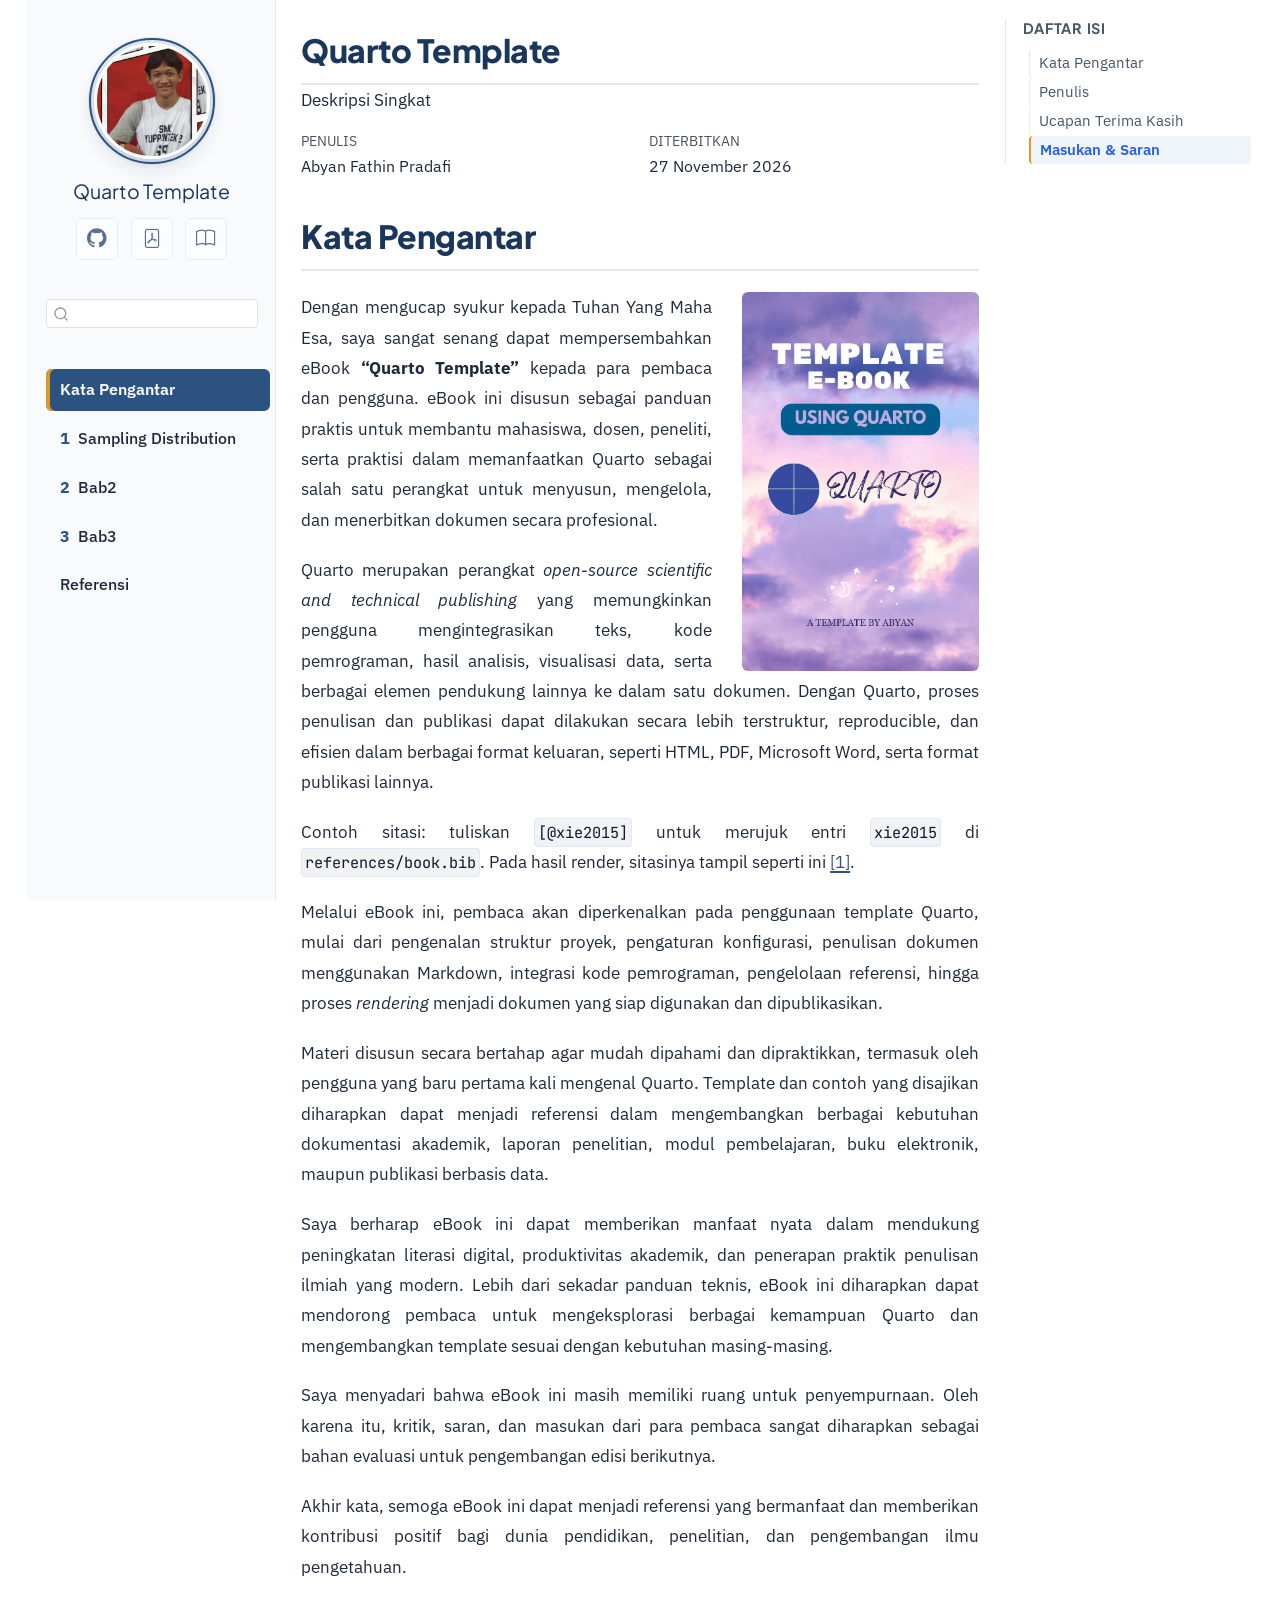
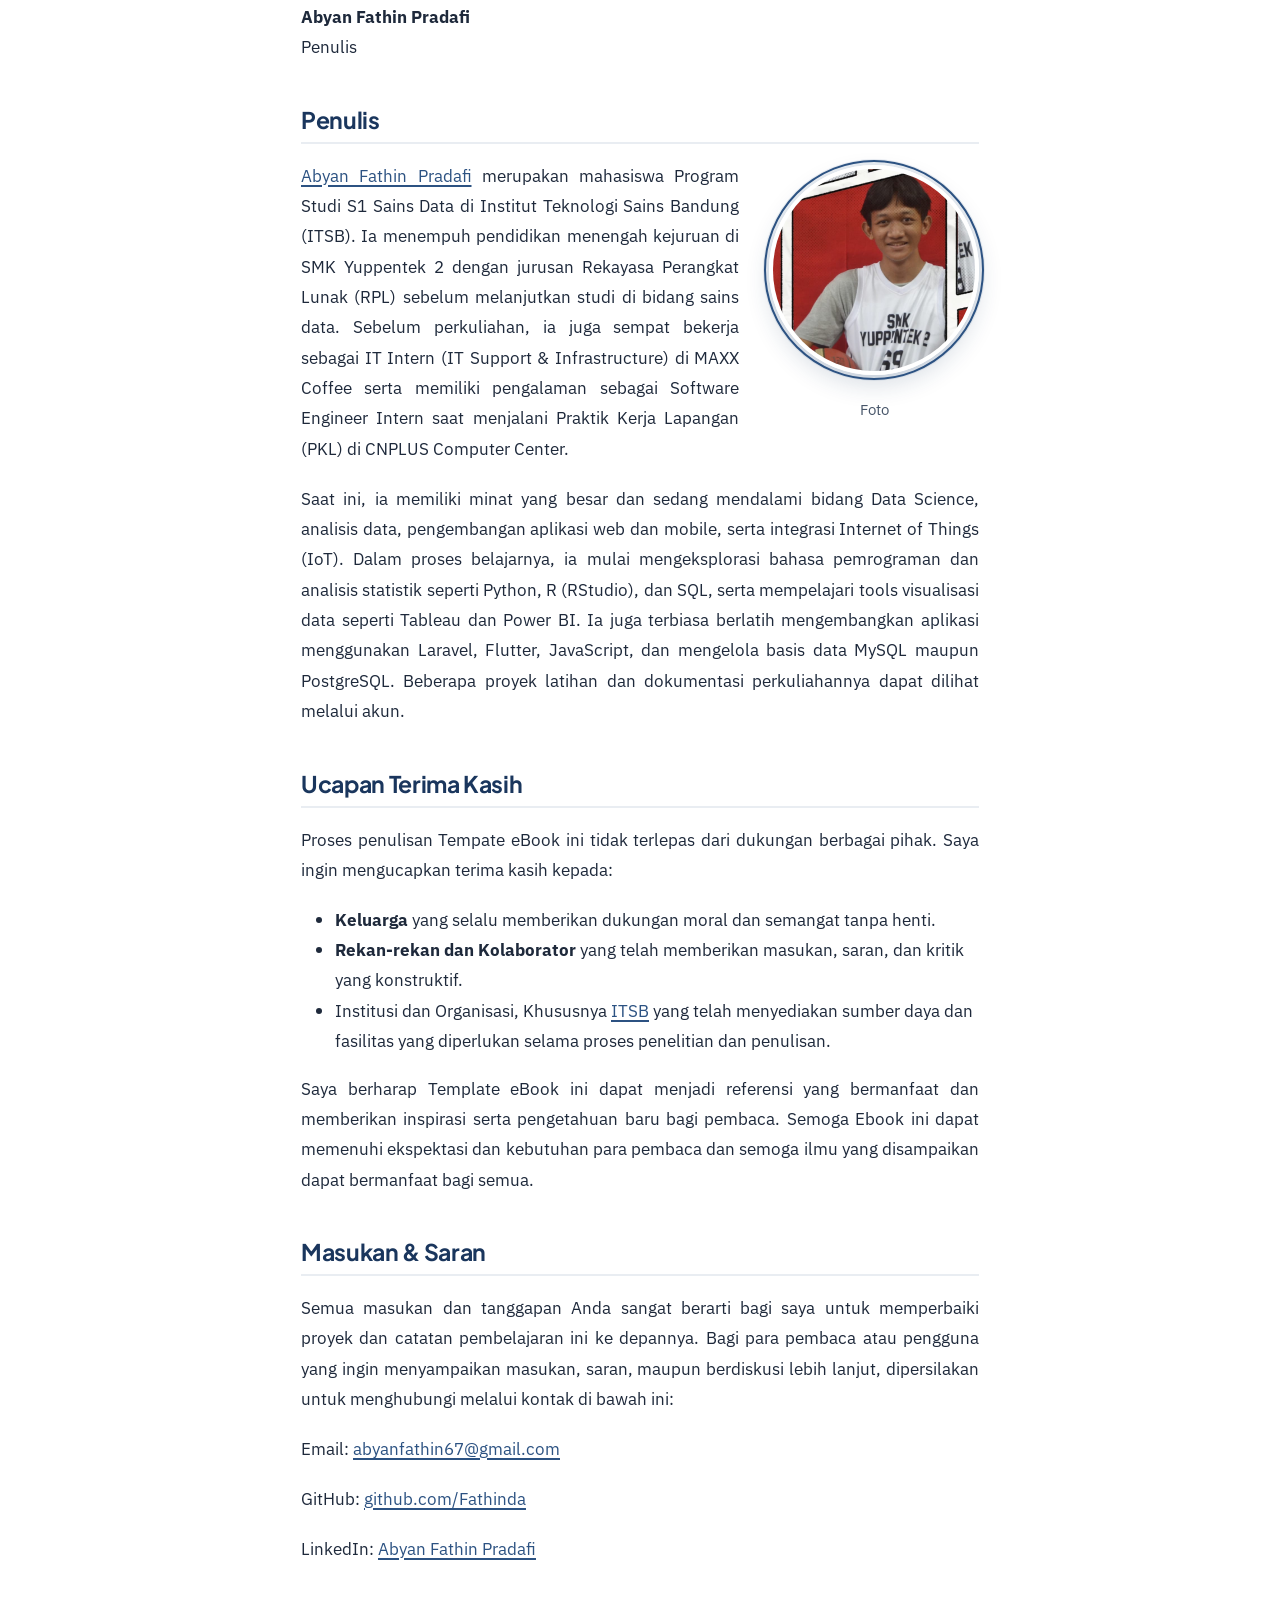
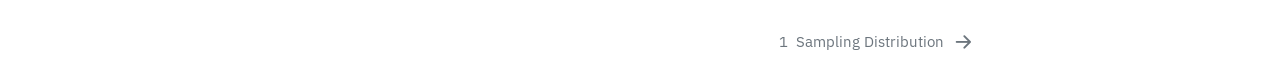
==== commit a04b67c3: "Update book content" ====
--- a/docs/index.html
+++ b/docs/index.html
@@ -7,7 +7,7 @@
 <meta name="viewport" content="width=device-width, initial-scale=1.0, user-scalable=yes">
 
 <meta name="author" content="Abyan Fathin Pradafi">
-<meta name="dcterms.date" content="2026-11-26">
+<meta name="dcterms.date" content="2026-11-27">
 <meta name="description" content="Deskripsi Singkat">
 
 <title>Quarto Template</title>
@@ -135,47 +135,9 @@
     <div class="sidebar-title mb-0 py-0">
       <a href="./">Quarto Template</a> 
         <div class="sidebar-tools-main tools-wide">
-    <a href="https://github.com/Fathinda/Template_Quarto.git" title="Kode Sumber" class="quarto-navigation-tool px-1" aria-label="Kode Sumber"><i class="bi bi-github"></i></a>
-    <div class="dropdown">
-      <a href="" title="Download" id="quarto-navigation-tool-dropdown-0" class="quarto-navigation-tool dropdown-toggle px-1" data-bs-toggle="dropdown" aria-expanded="false" role="link" aria-label="Download"><i class="bi bi-download"></i></a>
-      <ul class="dropdown-menu" aria-labelledby="quarto-navigation-tool-dropdown-0">
-          <li>
-            <a class="dropdown-item sidebar-tools-main-item" href="./Quarto-Template.pdf">
-              <i class="bi bi-file-pdf pe-1"></i>
-            Download PDF
-            </a>
-          </li>
-          <li>
-            <a class="dropdown-item sidebar-tools-main-item" href="./Quarto-Template.epub">
-              <i class="bi bi-journal pe-1"></i>
-            Download ePub
-            </a>
-          </li>
-      </ul>
-    </div>
-    <div class="dropdown">
-      <a href="" title="Share" id="quarto-navigation-tool-dropdown-1" class="quarto-navigation-tool dropdown-toggle px-1" data-bs-toggle="dropdown" aria-expanded="false" role="link" aria-label="Share"><i class="bi bi-share"></i></a>
-      <ul class="dropdown-menu" aria-labelledby="quarto-navigation-tool-dropdown-1">
-          <li>
-            <a class="dropdown-item sidebar-tools-main-item" href="https://www.linkedin.com/sharing/share-offsite/?url=|url|">
-              <i class="bi bi-linkedin pe-1"></i>
-            LinkedIn
-            </a>
-          </li>
-          <li>
-            <a class="dropdown-item sidebar-tools-main-item" href="https://twitter.com/intent/tweet?url=|url|">
-              <i class="bi bi-twitter pe-1"></i>
-            Twitter
-            </a>
-          </li>
-          <li>
-            <a class="dropdown-item sidebar-tools-main-item" href="https://www.facebook.com/sharer/sharer.php?u=|url|">
-              <i class="bi bi-facebook pe-1"></i>
-            Facebook
-            </a>
-          </li>
-      </ul>
-    </div>
+    <a href="https://github.com/Fathinda/Template_Quarto.git" title="Repositori GitHub" class="quarto-navigation-tool px-1" aria-label="Repositori GitHub"><i class="bi bi-github"></i></a>
+    <a href="./Quarto-Template.pdf" title="Baca / Unduh PDF" class="quarto-navigation-tool px-1" aria-label="Baca / Unduh PDF"><i class="bi bi-file-pdf"></i></a>
+    <a href="./Quarto-Template.epub" title="Baca / Unduh EPUB" class="quarto-navigation-tool px-1" aria-label="Baca / Unduh EPUB"><i class="bi bi-book"></i></a>
 </div>
     </div>
       </div>
@@ -233,7 +195,7 @@
   <li><a href="#masukan-saran" id="toc-masukan-saran" class="nav-link" data-scroll-target="#masukan-saran">Masukan &amp; Saran</a></li>
   </ul></li>
   </ul>
-<div class="toc-actions"><ul><li><a href="https://github.com/Fathinda/Template_Quarto.git/edit/main/index.qmd" class="toc-action"><i class="bi bi-github"></i>Sunting laman ini</a></li><li><a href="https://github.com/Fathinda/Template_Quarto.git/issues/new" class="toc-action"><i class="bi empty"></i>Laporkan isu</a></li></ul></div></nav>
+</nav>
     </div>
 <!-- main -->
 <main class="content" id="quarto-document-content" tabindex="-1">
@@ -262,7 +224,7 @@
     <div>
     <div class="quarto-title-meta-heading">Diterbitkan</div>
     <div class="quarto-title-meta-contents">
-      <p class="date">26 November 2026</p>
+      <p class="date">27 November 2026</p>
     </div>
   </div>
   
@@ -839,5 +801,5 @@
 
 
 
-<footer class="footer"><div class="nav-footer"><div class="nav-footer-center"><div class="toc-actions d-sm-block d-md-none"><ul><li><a href="https://github.com/Fathinda/Template_Quarto.git/edit/main/index.qmd" class="toc-action"><i class="bi bi-github"></i>Sunting laman ini</a></li><li><a href="https://github.com/Fathinda/Template_Quarto.git/issues/new" class="toc-action"><i class="bi empty"></i>Laporkan isu</a></li></ul></div></div></div></footer><script src="site_libs/quarto-html/zenscroll-min.js"></script>
+<script src="site_libs/quarto-html/zenscroll-min.js"></script>
 </body></html>
--- a/docs/assets/style.css
+++ b/docs/assets/style.css
@@ -252,26 +252,67 @@
 }
 
 #quarto-sidebar .sidebar-tools-main {
+  display: flex;
   justify-content: center;
-  gap: 0.35rem;
-  margin-top: 0.5rem;
+  align-items: center;
+  gap: 0.75rem;
+  margin-top: 0.75rem;
 }
 
 #quarto-sidebar .quarto-navigation-tool {
+  position: relative;
   display: inline-flex;
   align-items: center;
   justify-content: center;
-  min-width: 38px;
-  min-height: 38px;
+  width: 42px;
+  height: 42px;
+  padding: 0 !important;
+  font-size: 1.15rem;
+  line-height: 1;
+  border: 1px solid var(--garis);
   border-radius: var(--radius-sm);
+  background-color: #ffffff;
   color: var(--teks-sekunder);
   cursor: pointer;
-  transition: background-color var(--transisi), color var(--transisi);
-}
-
-#quarto-sidebar .quarto-navigation-tool:hover {
+  transition: background-color var(--transisi), border-color var(--transisi), color var(--transisi), box-shadow var(--transisi);
+}
+
+#quarto-sidebar .quarto-navigation-tool:hover,
+#quarto-sidebar .quarto-navigation-tool:focus-visible {
   background-color: var(--biru-tint);
-  color: var(--biru-tua);
+  border-color: var(--biru);
+  color: var(--biru-tua);
+  box-shadow: 0 2px 6px rgba(26, 54, 93, 0.12);
+}
+
+#quarto-sidebar .quarto-navigation-tool[aria-label]::after {
+  content: attr(aria-label);
+  position: absolute;
+  top: calc(100% + 8px);
+  left: 50%;
+  transform: translateX(-50%) translateY(-4px);
+  padding: 0.35rem 0.6rem;
+  border-radius: 5px;
+  background-color: var(--biru-tua);
+  color: #ffffff;
+  font-family: var(--font-sans);
+  font-size: 0.75rem;
+  font-weight: 500;
+  line-height: 1.2;
+  white-space: nowrap;
+  opacity: 0;
+  visibility: hidden;
+  pointer-events: none;
+  z-index: 30;
+  box-shadow: 0 4px 10px rgba(15, 23, 42, 0.18);
+  transition: opacity var(--transisi), transform var(--transisi), visibility var(--transisi);
+}
+
+#quarto-sidebar .quarto-navigation-tool[aria-label]:hover::after,
+#quarto-sidebar .quarto-navigation-tool[aria-label]:focus-visible::after {
+  opacity: 1;
+  visibility: visible;
+  transform: translateX(-50%) translateY(0);
 }
 
 #quarto-sidebar .sidebar-search {
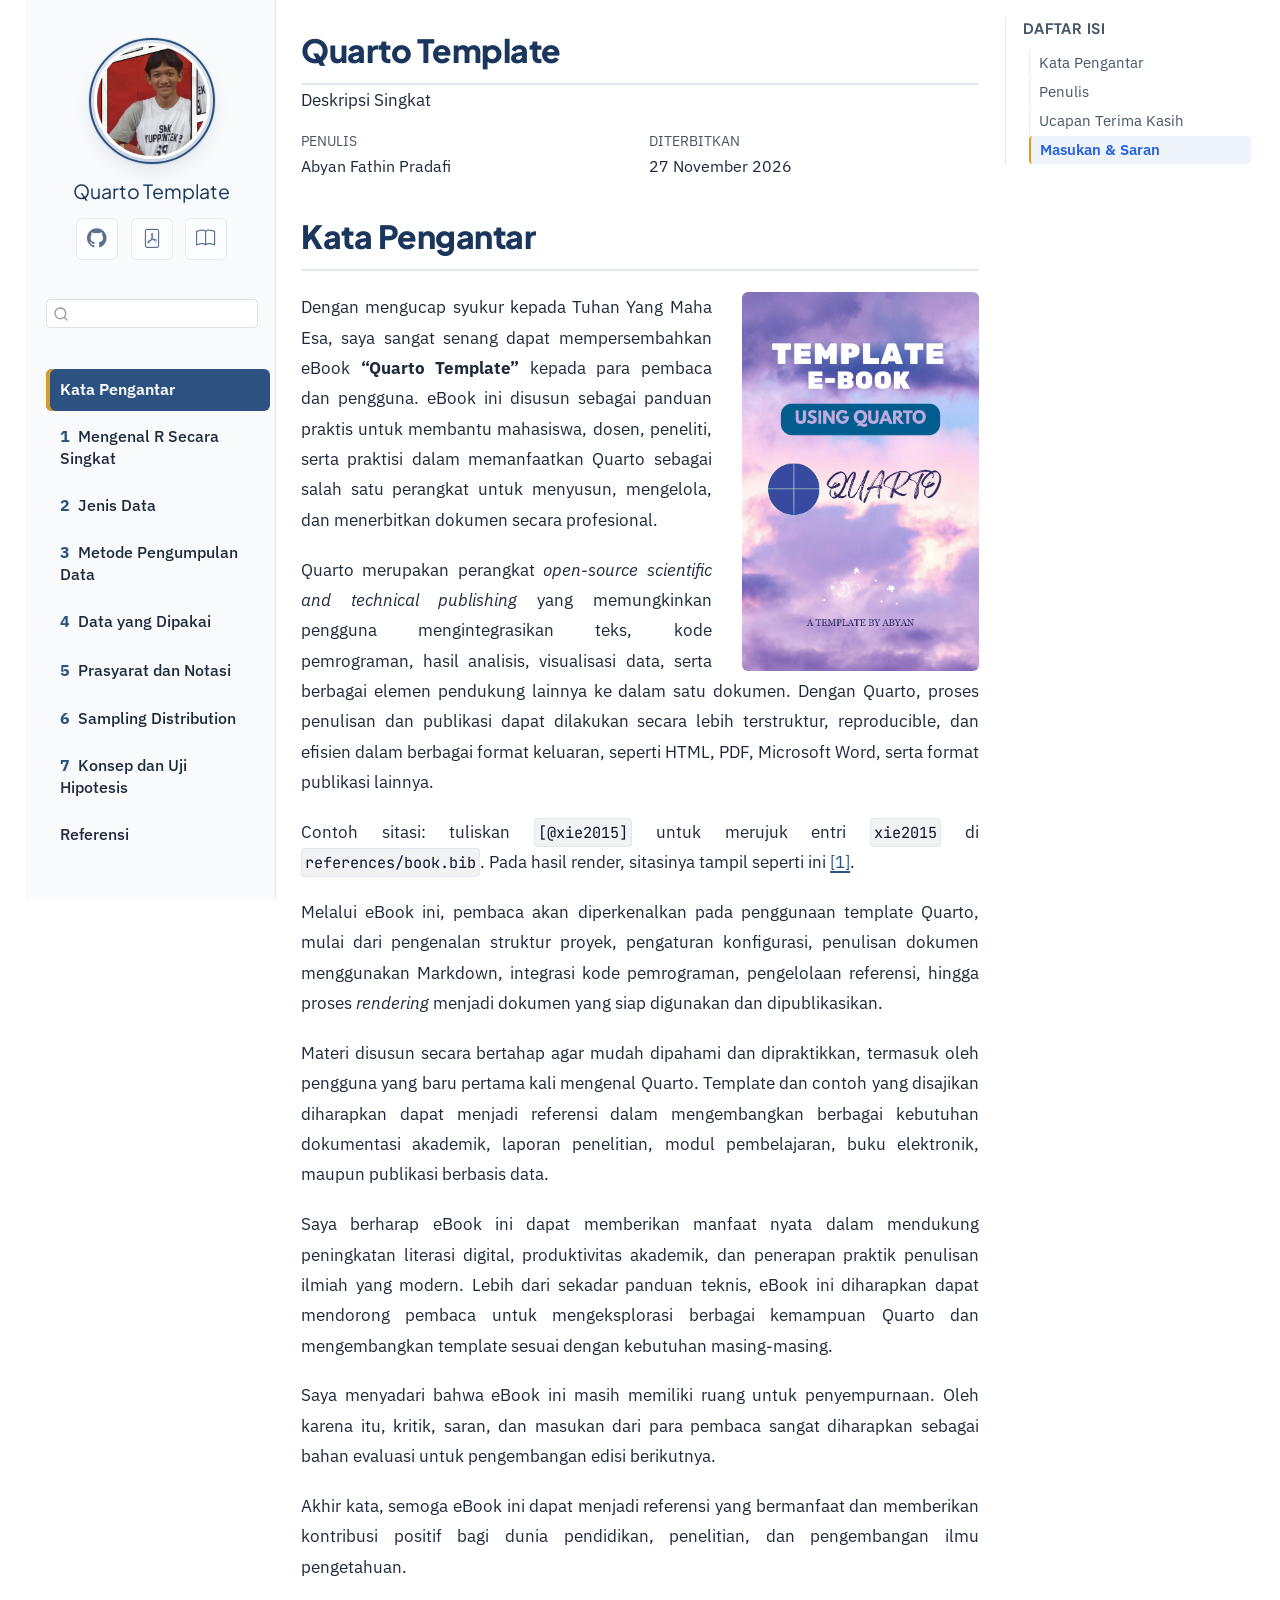
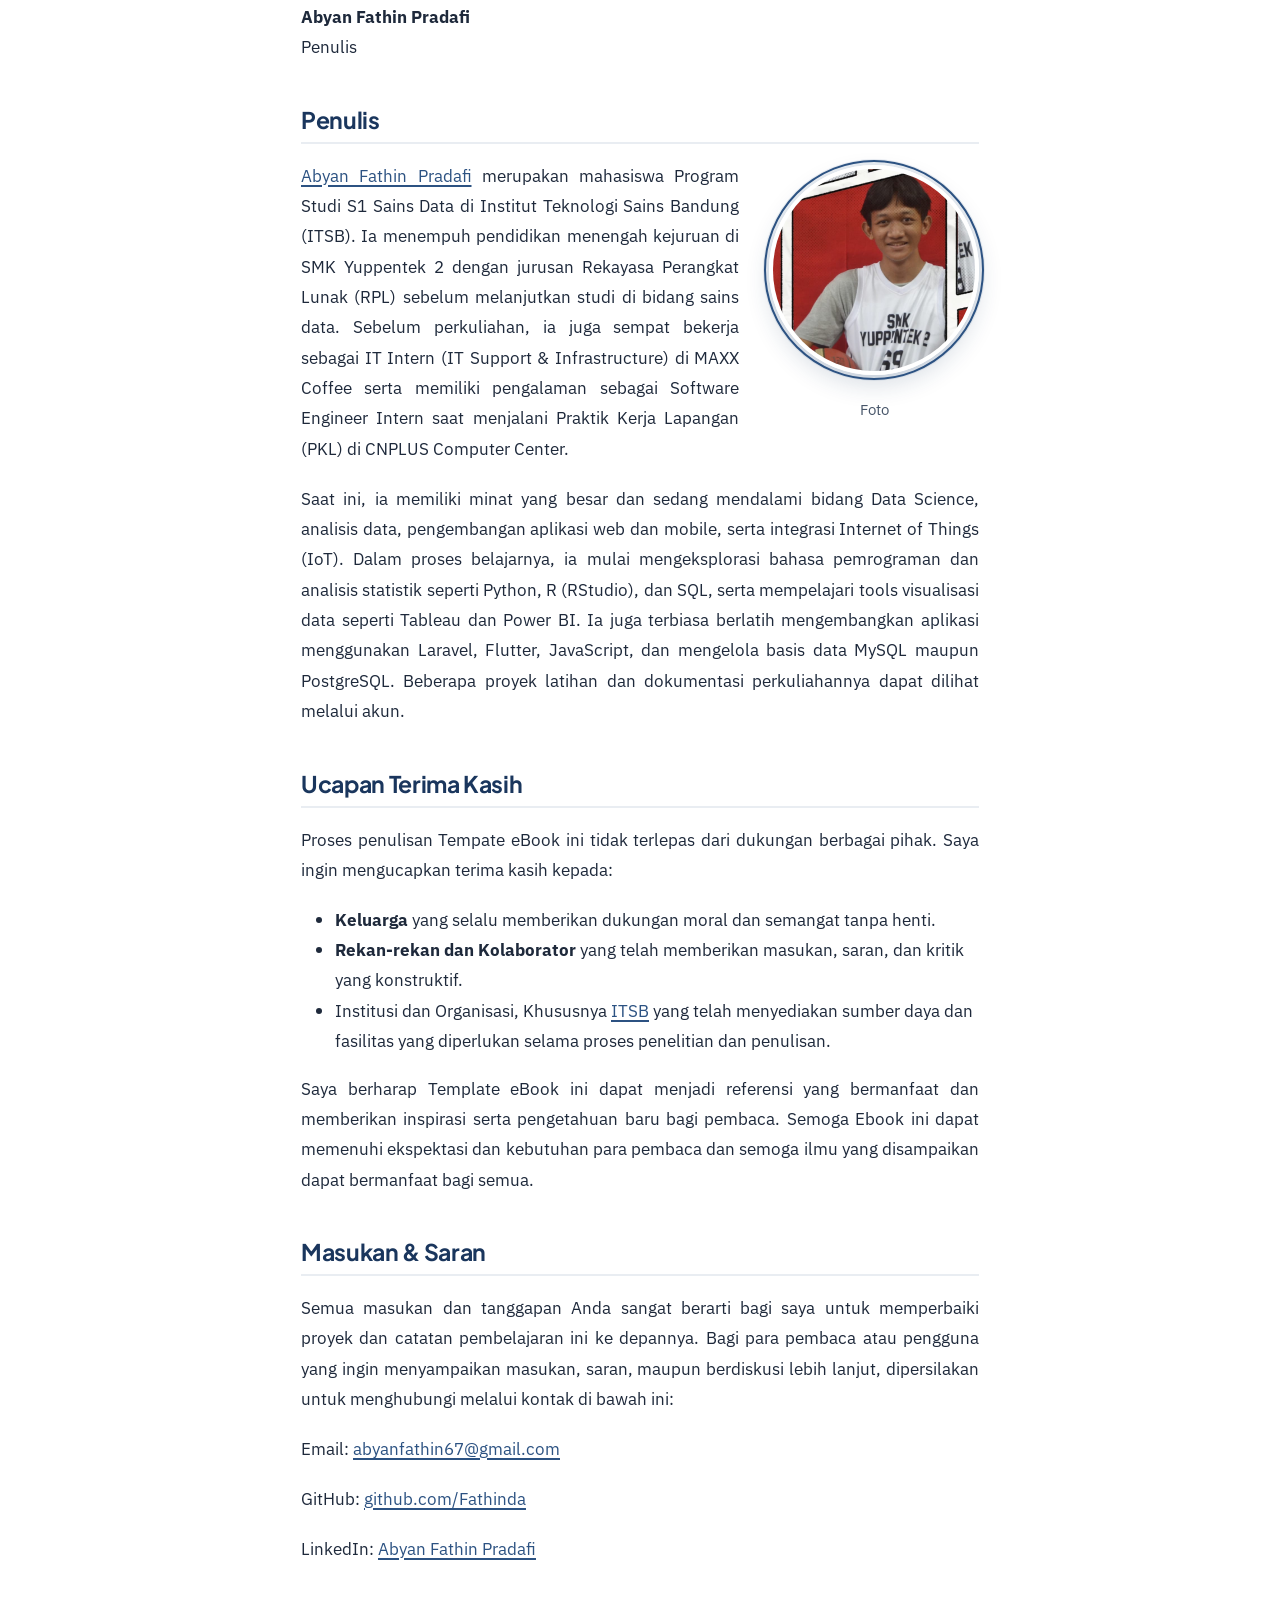
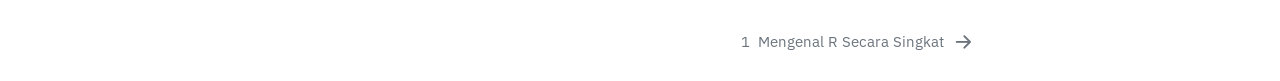
==== commit dd167c4c: "fix:p01-p10" ====
--- a/docs/index.html
+++ b/docs/index.html
@@ -59,7 +59,7 @@
 <script src="site_libs/quarto-search/fuse.min.js"></script>
 <script src="site_libs/quarto-search/quarto-search.js"></script>
 <meta name="quarto:offset" content="./">
-<link href="./chapters/bab-1.html" rel="next">
+<link href="./chapters/P01.html" rel="next">
 <script src="site_libs/quarto-html/quarto.js" type="module"></script>
 <script src="site_libs/quarto-html/tabsets/tabsets.js" type="module"></script>
 <script src="site_libs/quarto-html/scrollable-regions/scrollable-regions.js" type="module"></script>
@@ -156,20 +156,44 @@
 </li>
         <li class="sidebar-item">
   <div class="sidebar-item-container"> 
-  <a href="./chapters/bab-1.html" class="sidebar-item-text sidebar-link">
- <span class="menu-text"><span class="chapter-number">1</span>&nbsp; <span class="chapter-title">Sampling Distribution</span></span></a>
+  <a href="./chapters/P01.html" class="sidebar-item-text sidebar-link">
+ <span class="menu-text"><span class="chapter-number">1</span>&nbsp; <span class="chapter-title">Mengenal R Secara Singkat</span></span></a>
   </div>
 </li>
         <li class="sidebar-item">
   <div class="sidebar-item-container"> 
-  <a href="./chapters/bab-2.html" class="sidebar-item-text sidebar-link">
- <span class="menu-text"><span class="chapter-number">2</span>&nbsp; <span class="chapter-title">Bab2</span></span></a>
+  <a href="./chapters/P02.html" class="sidebar-item-text sidebar-link">
+ <span class="menu-text"><span class="chapter-number">2</span>&nbsp; <span class="chapter-title">Jenis Data</span></span></a>
   </div>
 </li>
         <li class="sidebar-item">
   <div class="sidebar-item-container"> 
-  <a href="./chapters/bab-3.html" class="sidebar-item-text sidebar-link">
- <span class="menu-text"><span class="chapter-number">3</span>&nbsp; <span class="chapter-title">Bab3</span></span></a>
+  <a href="./chapters/P03.html" class="sidebar-item-text sidebar-link">
+ <span class="menu-text"><span class="chapter-number">3</span>&nbsp; <span class="chapter-title">Metode Pengumpulan Data</span></span></a>
+  </div>
+</li>
+        <li class="sidebar-item">
+  <div class="sidebar-item-container"> 
+  <a href="./chapters/P04.html" class="sidebar-item-text sidebar-link">
+ <span class="menu-text"><span class="chapter-number">4</span>&nbsp; <span class="chapter-title">Data yang Dipakai</span></span></a>
+  </div>
+</li>
+        <li class="sidebar-item">
+  <div class="sidebar-item-container"> 
+  <a href="./chapters/P05.html" class="sidebar-item-text sidebar-link">
+ <span class="menu-text"><span class="chapter-number">5</span>&nbsp; <span class="chapter-title">Prasyarat dan Notasi</span></span></a>
+  </div>
+</li>
+        <li class="sidebar-item">
+  <div class="sidebar-item-container"> 
+  <a href="./chapters/P09.html" class="sidebar-item-text sidebar-link">
+ <span class="menu-text"><span class="chapter-number">6</span>&nbsp; <span class="chapter-title">Sampling Distribution</span></span></a>
+  </div>
+</li>
+        <li class="sidebar-item">
+  <div class="sidebar-item-container"> 
+  <a href="./chapters/P10.html" class="sidebar-item-text sidebar-link">
+ <span class="menu-text"><span class="chapter-number">7</span>&nbsp; <span class="chapter-title">Konsep dan Uji Hipotesis</span></span></a>
   </div>
 </li>
         <li class="sidebar-item">
@@ -791,8 +815,8 @@
   <div class="nav-page nav-page-previous">
   </div>
   <div class="nav-page nav-page-next">
-      <a href="./chapters/bab-1.html" class="pagination-link" aria-label="Sampling Distribution">
-        <span class="nav-page-text"><span class="chapter-number">1</span>&nbsp; <span class="chapter-title">Sampling Distribution</span></span> <i class="bi bi-arrow-right-short"></i>
+      <a href="./chapters/P01.html" class="pagination-link" aria-label="Mengenal R Secara Singkat">
+        <span class="nav-page-text"><span class="chapter-number">1</span>&nbsp; <span class="chapter-title">Mengenal R Secara Singkat</span></span> <i class="bi bi-arrow-right-short"></i>
       </a>
   </div>
 </nav>
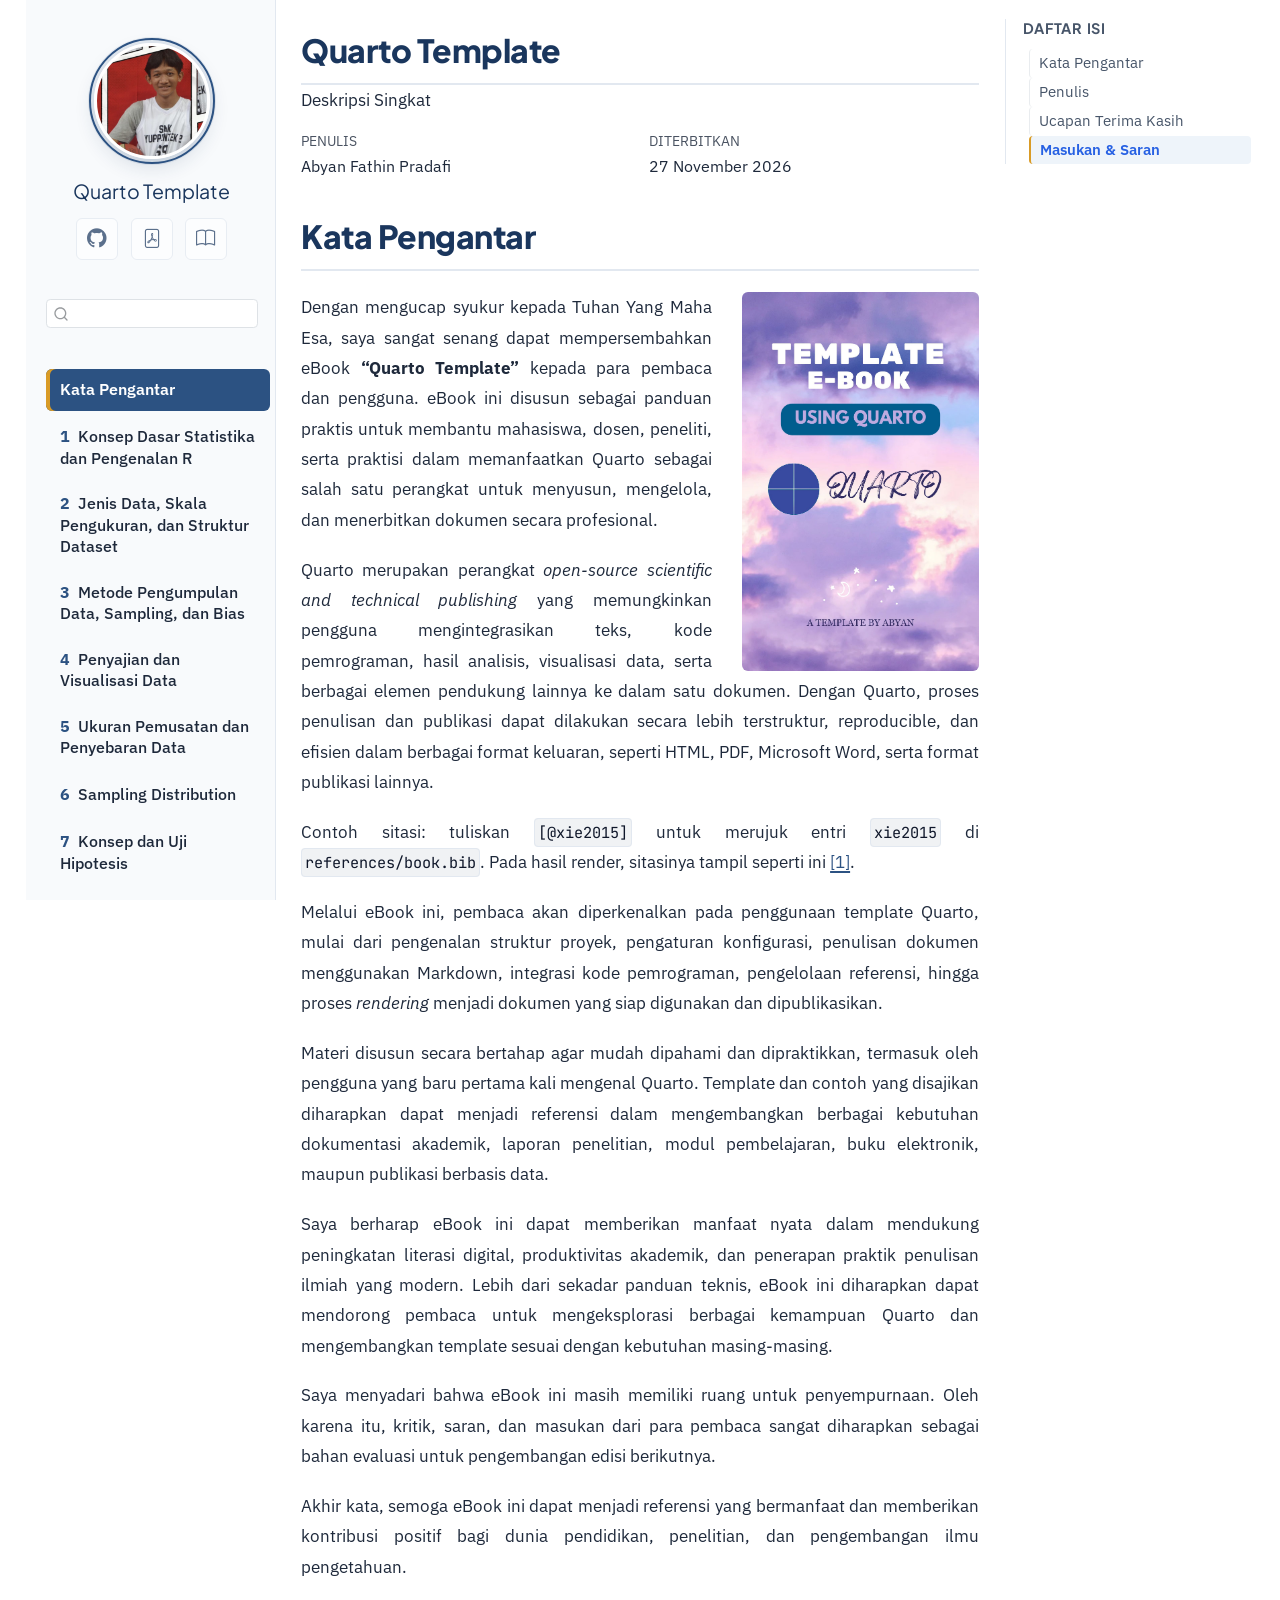
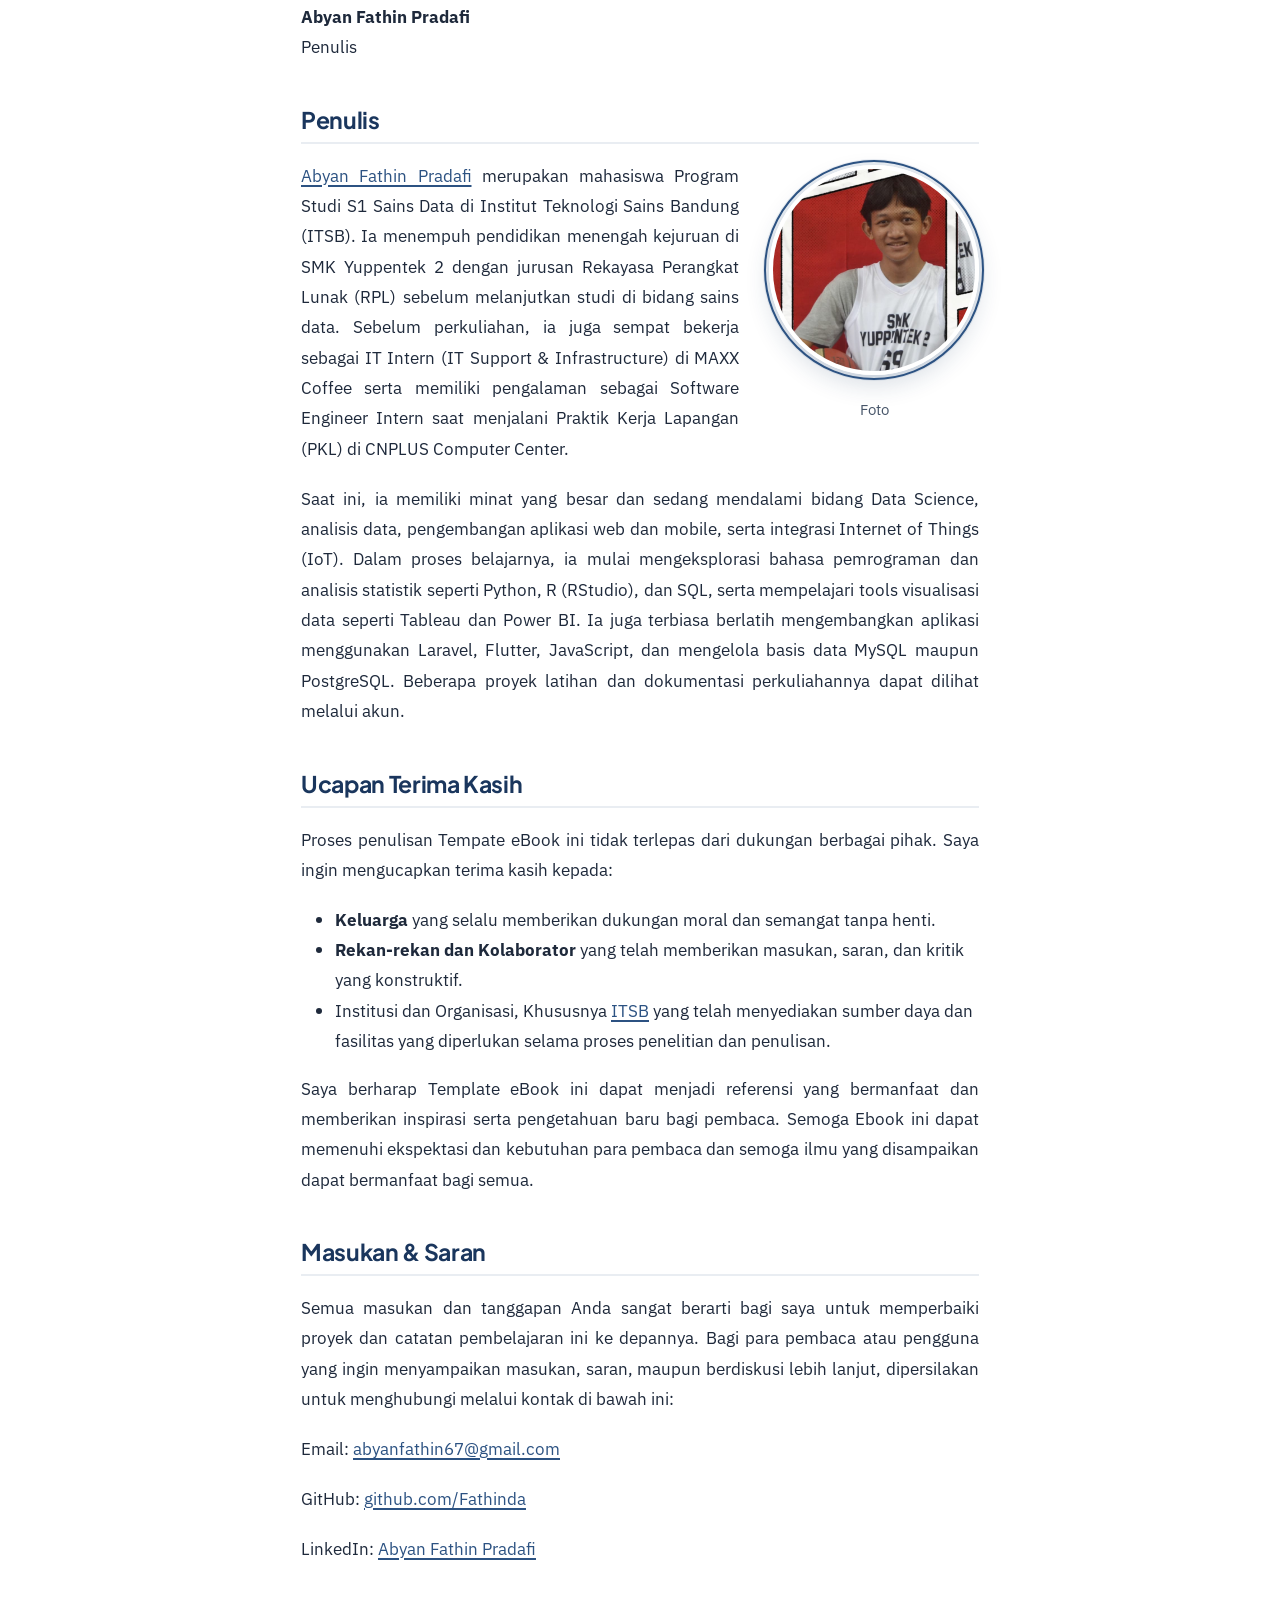
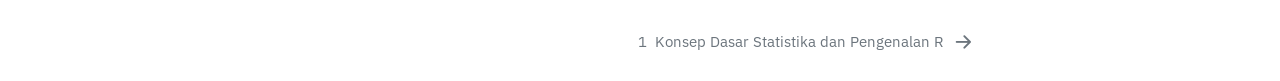
==== commit 391fecaa: "fix:bab dan subab" ====
--- a/docs/index.html
+++ b/docs/index.html
@@ -157,31 +157,31 @@
         <li class="sidebar-item">
   <div class="sidebar-item-container"> 
   <a href="./chapters/P01.html" class="sidebar-item-text sidebar-link">
- <span class="menu-text"><span class="chapter-number">1</span>&nbsp; <span class="chapter-title">Mengenal R Secara Singkat</span></span></a>
+ <span class="menu-text"><span class="chapter-number">1</span>&nbsp; <span class="chapter-title">Konsep Dasar Statistika dan Pengenalan R</span></span></a>
   </div>
 </li>
         <li class="sidebar-item">
   <div class="sidebar-item-container"> 
   <a href="./chapters/P02.html" class="sidebar-item-text sidebar-link">
- <span class="menu-text"><span class="chapter-number">2</span>&nbsp; <span class="chapter-title">Jenis Data</span></span></a>
+ <span class="menu-text"><span class="chapter-number">2</span>&nbsp; <span class="chapter-title">Jenis Data, Skala Pengukuran, dan Struktur Dataset</span></span></a>
   </div>
 </li>
         <li class="sidebar-item">
   <div class="sidebar-item-container"> 
   <a href="./chapters/P03.html" class="sidebar-item-text sidebar-link">
- <span class="menu-text"><span class="chapter-number">3</span>&nbsp; <span class="chapter-title">Metode Pengumpulan Data</span></span></a>
+ <span class="menu-text"><span class="chapter-number">3</span>&nbsp; <span class="chapter-title">Metode Pengumpulan Data, Sampling, dan Bias</span></span></a>
   </div>
 </li>
         <li class="sidebar-item">
   <div class="sidebar-item-container"> 
   <a href="./chapters/P04.html" class="sidebar-item-text sidebar-link">
- <span class="menu-text"><span class="chapter-number">4</span>&nbsp; <span class="chapter-title">Data yang Dipakai</span></span></a>
+ <span class="menu-text"><span class="chapter-number">4</span>&nbsp; <span class="chapter-title">Penyajian dan Visualisasi Data</span></span></a>
   </div>
 </li>
         <li class="sidebar-item">
   <div class="sidebar-item-container"> 
   <a href="./chapters/P05.html" class="sidebar-item-text sidebar-link">
- <span class="menu-text"><span class="chapter-number">5</span>&nbsp; <span class="chapter-title">Prasyarat dan Notasi</span></span></a>
+ <span class="menu-text"><span class="chapter-number">5</span>&nbsp; <span class="chapter-title">Ukuran Pemusatan dan Penyebaran Data</span></span></a>
   </div>
 </li>
         <li class="sidebar-item">
@@ -815,8 +815,8 @@
   <div class="nav-page nav-page-previous">
   </div>
   <div class="nav-page nav-page-next">
-      <a href="./chapters/P01.html" class="pagination-link" aria-label="Mengenal R Secara Singkat">
-        <span class="nav-page-text"><span class="chapter-number">1</span>&nbsp; <span class="chapter-title">Mengenal R Secara Singkat</span></span> <i class="bi bi-arrow-right-short"></i>
+      <a href="./chapters/P01.html" class="pagination-link" aria-label="Konsep Dasar Statistika dan Pengenalan R">
+        <span class="nav-page-text"><span class="chapter-number">1</span>&nbsp; <span class="chapter-title">Konsep Dasar Statistika dan Pengenalan R</span></span> <i class="bi bi-arrow-right-short"></i>
       </a>
   </div>
 </nav>
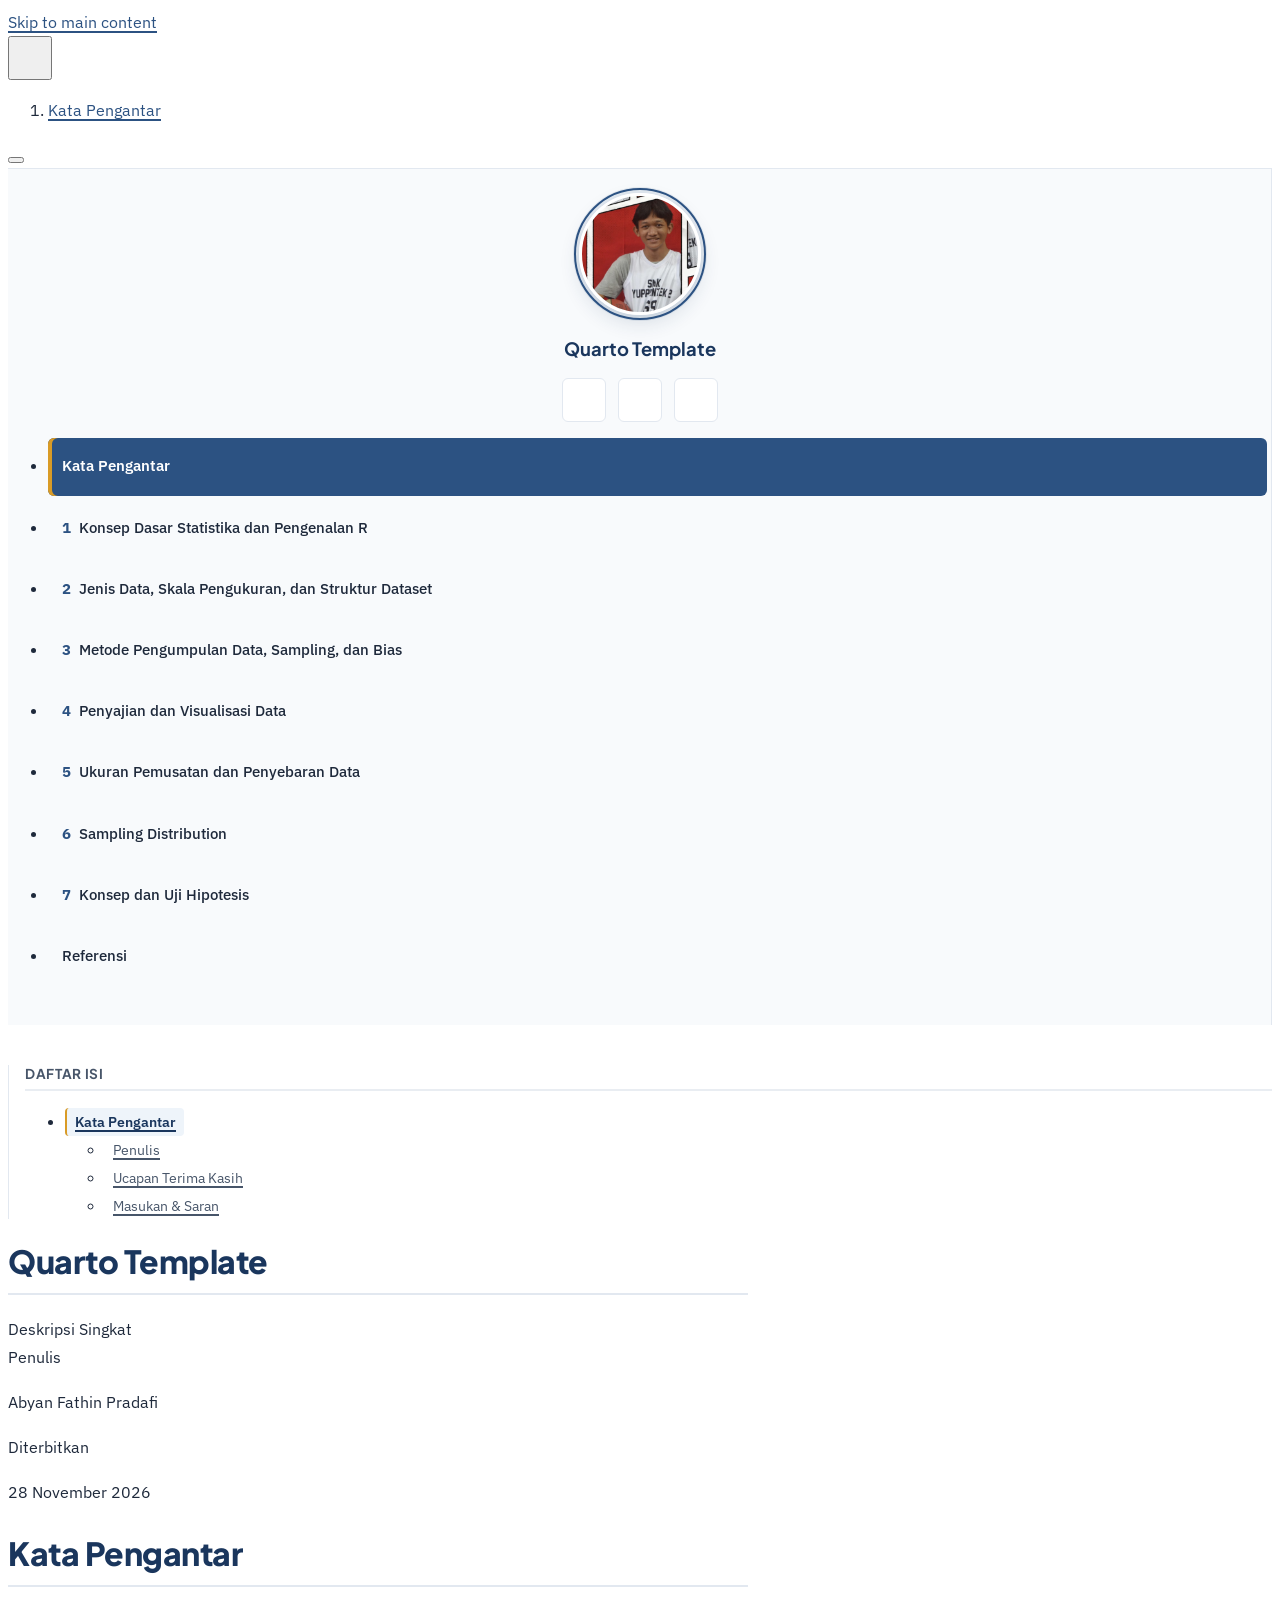
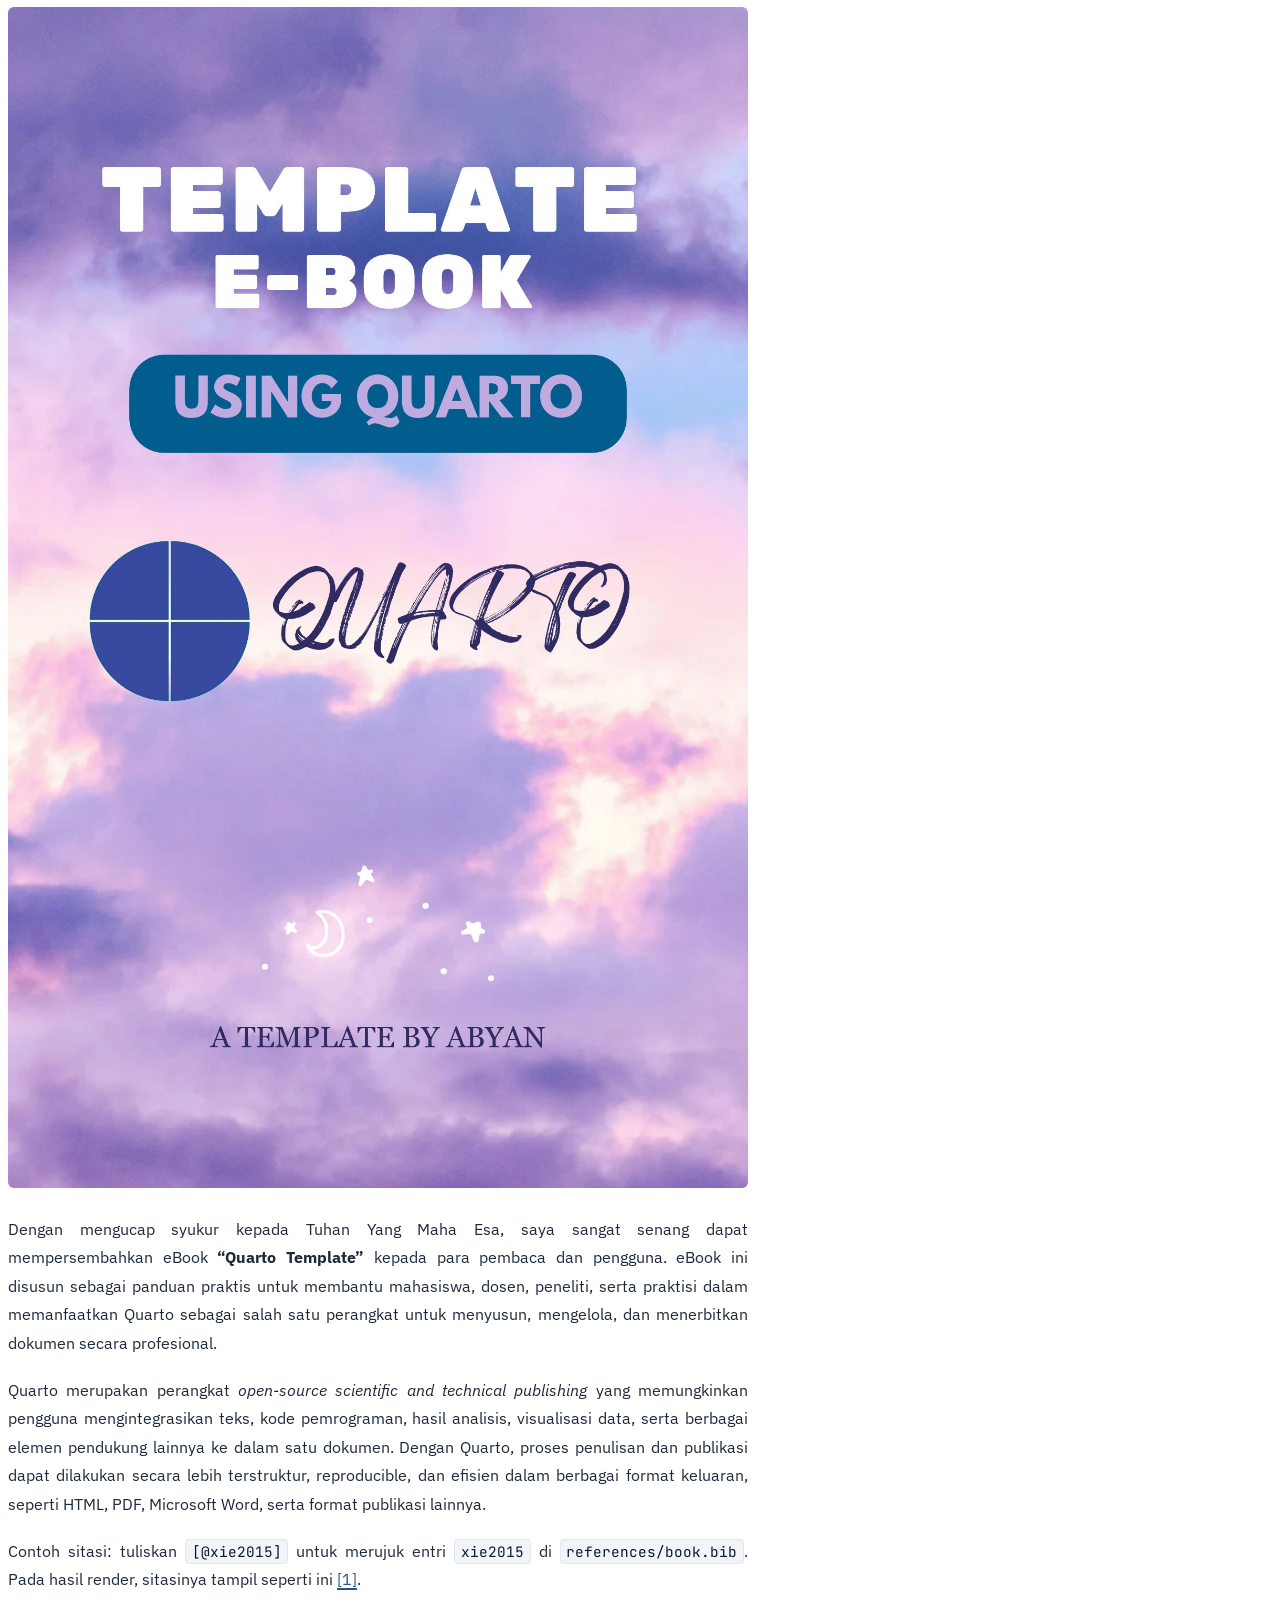
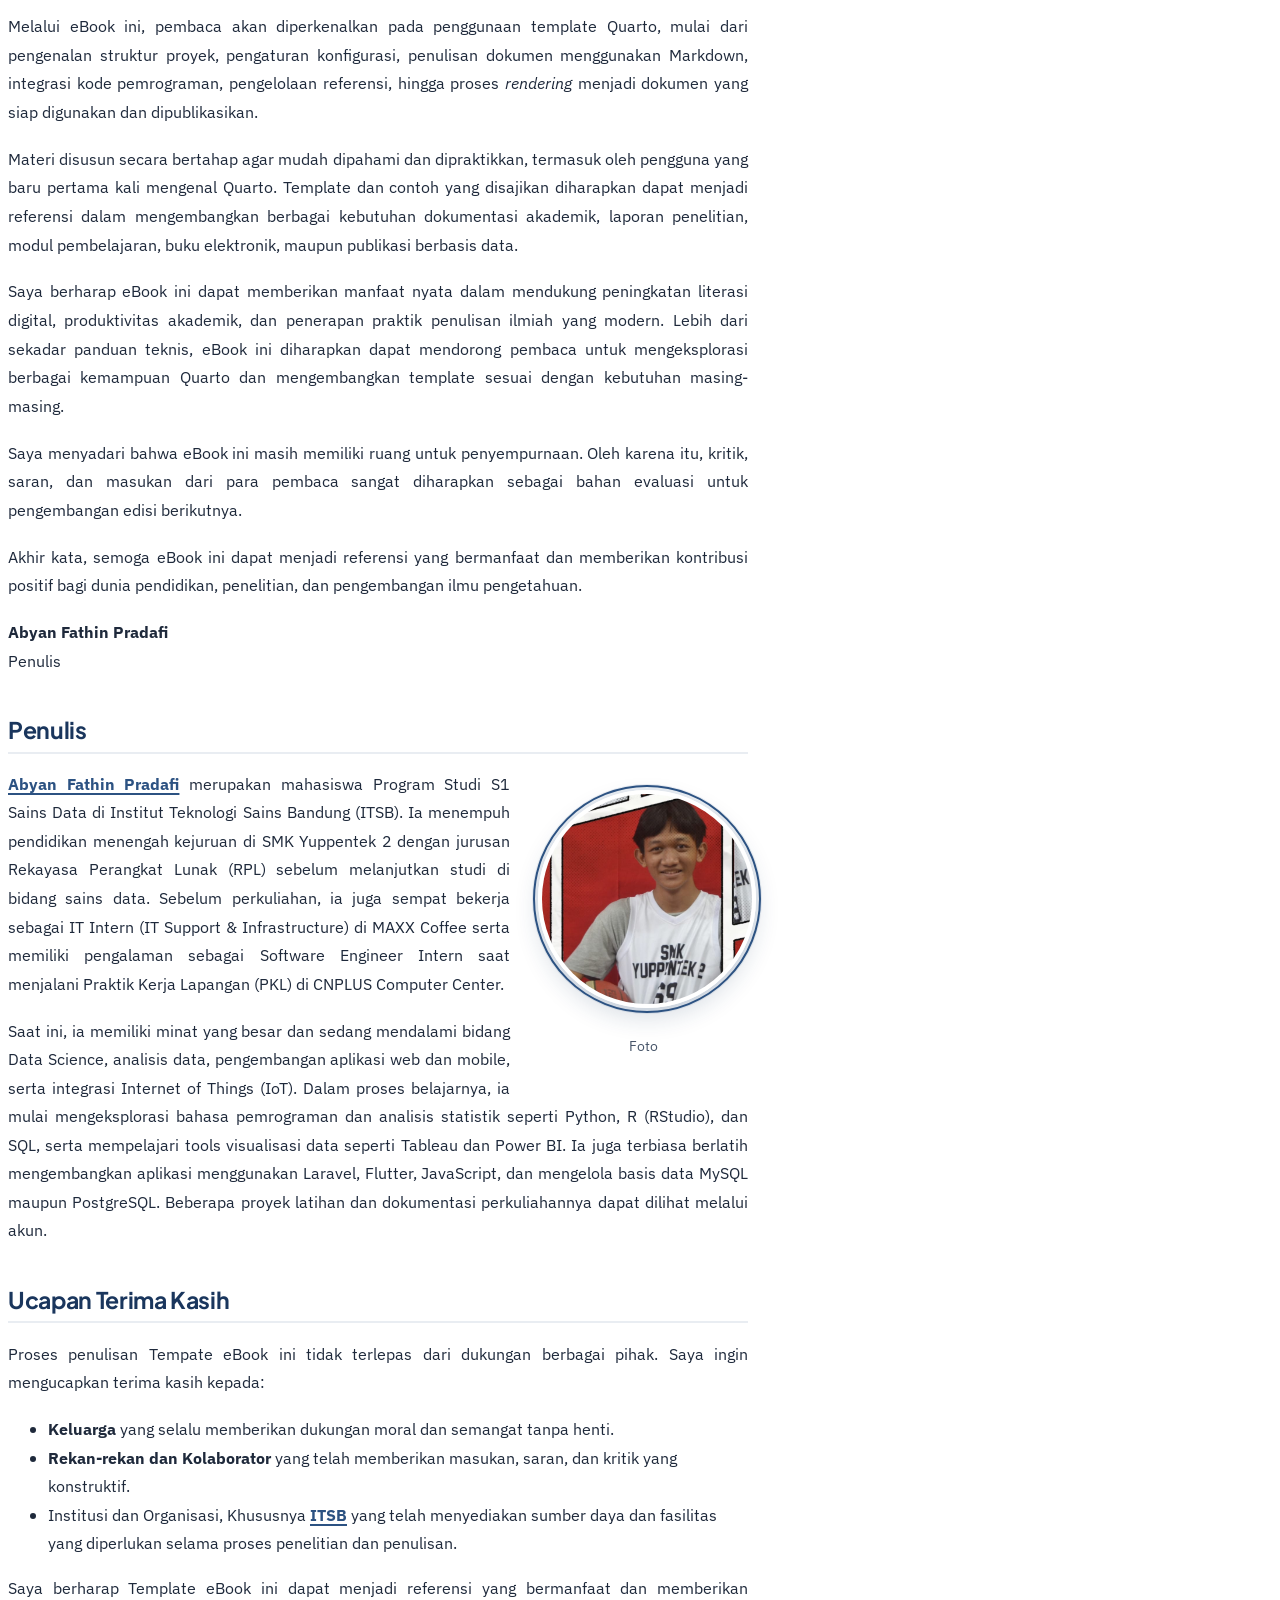
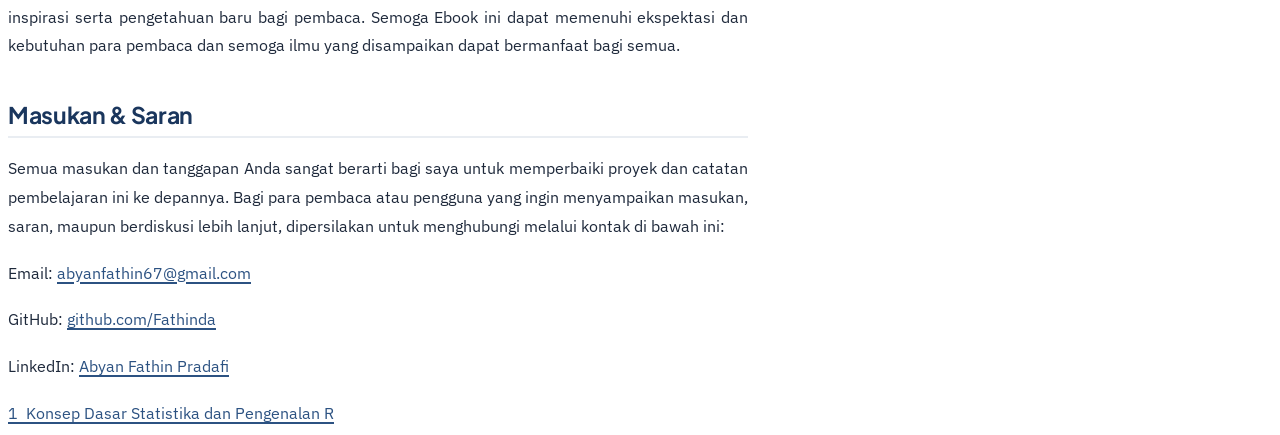
==== commit 63dcd466: "Add PDF and EPUB outputs to docs" ====
--- a/docs/index.html
+++ b/docs/index.html
@@ -7,7 +7,7 @@
 <meta name="viewport" content="width=device-width, initial-scale=1.0, user-scalable=yes">
 
 <meta name="author" content="Abyan Fathin Pradafi">
-<meta name="dcterms.date" content="2026-11-27">
+<meta name="dcterms.date" content="2026-11-28">
 <meta name="description" content="Deskripsi Singkat">
 
 <title>Quarto Template</title>
@@ -248,7 +248,7 @@
     <div>
     <div class="quarto-title-meta-heading">Diterbitkan</div>
     <div class="quarto-title-meta-contents">
-      <p class="date">27 November 2026</p>
+      <p class="date">28 November 2026</p>
     </div>
   </div>
   
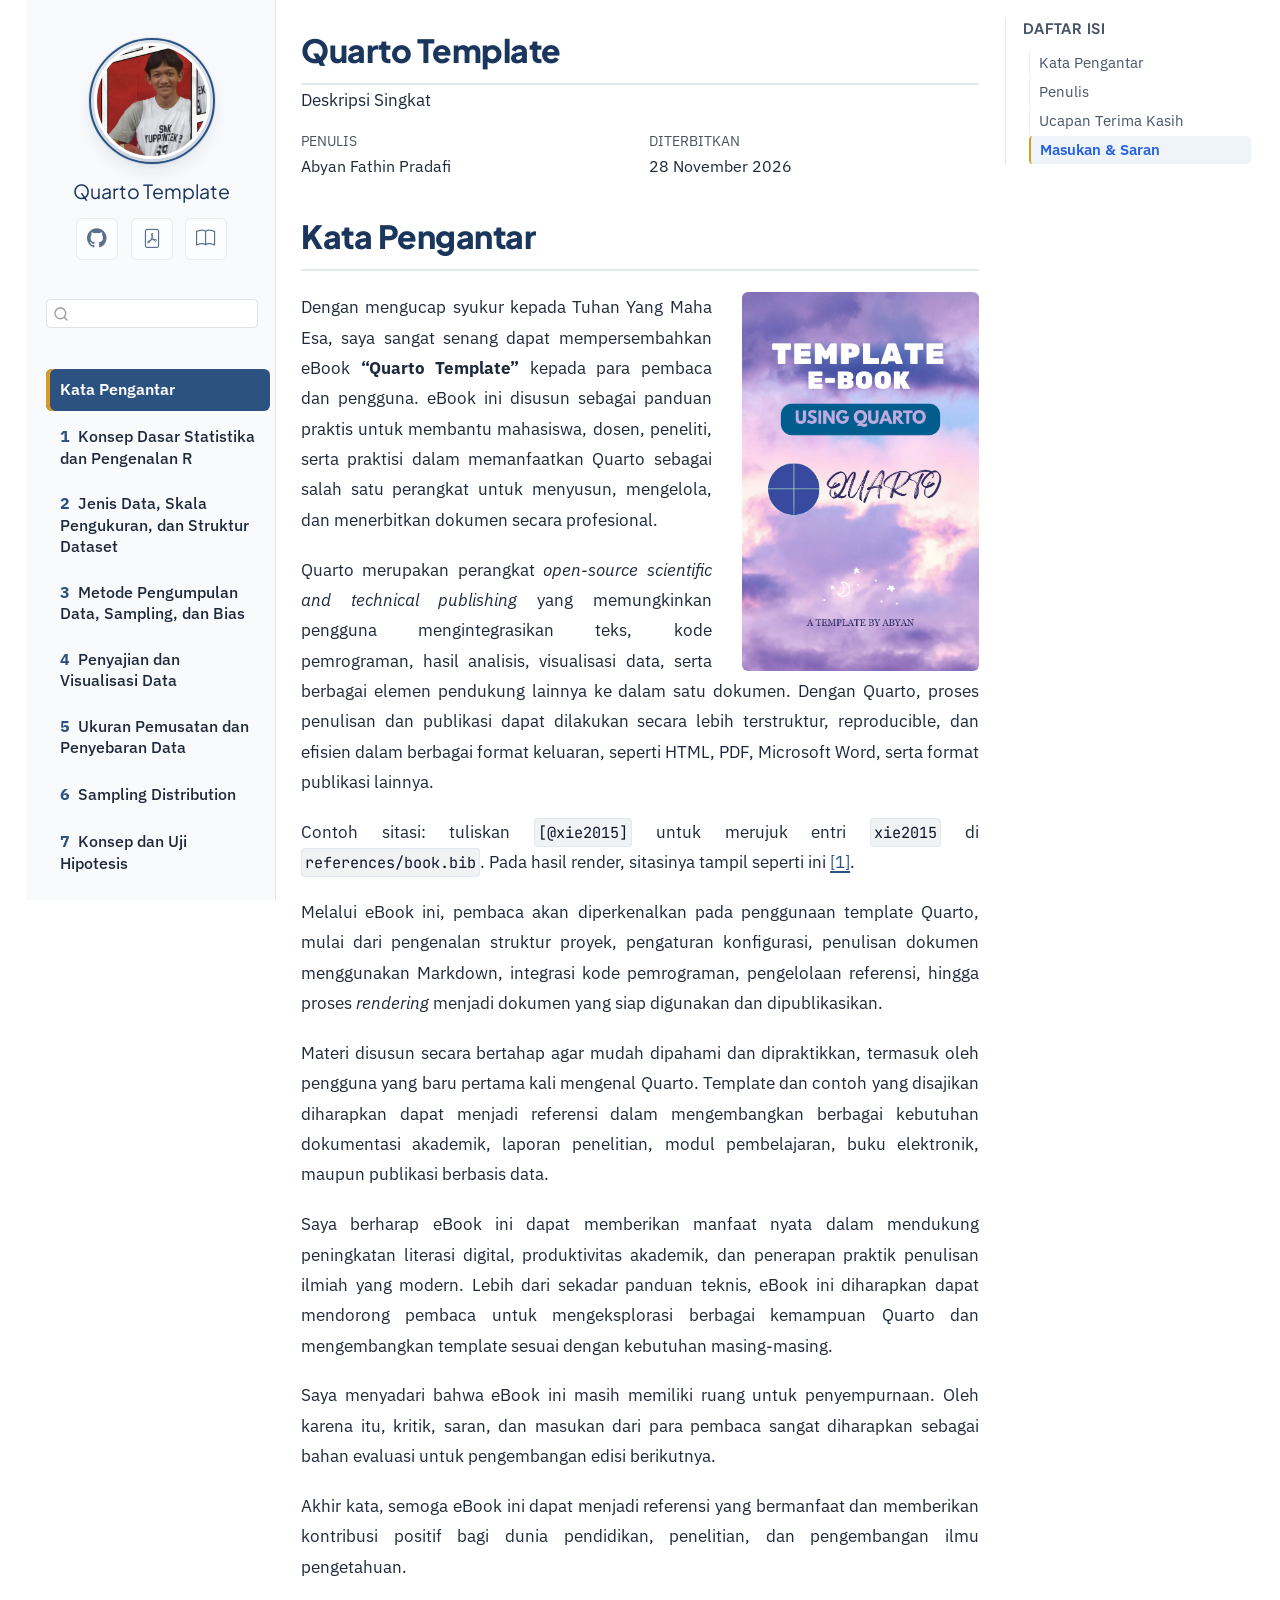
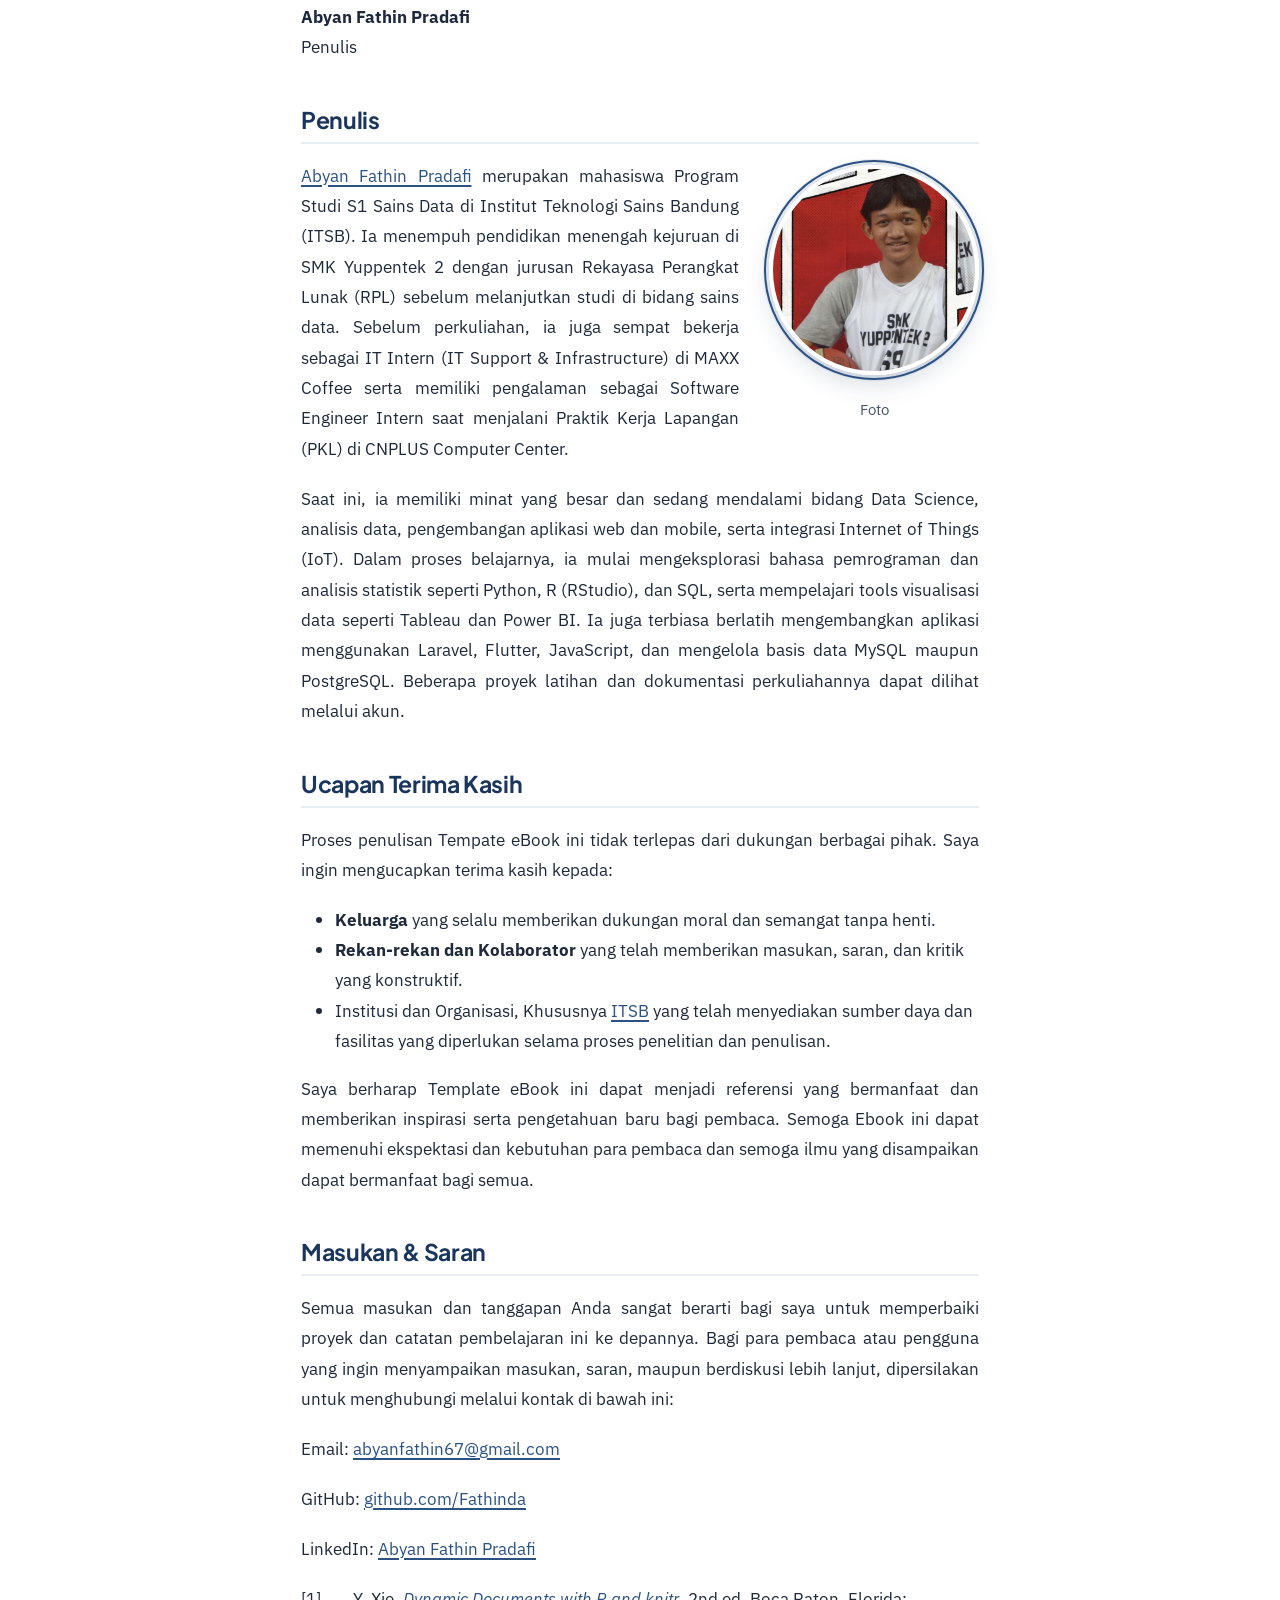
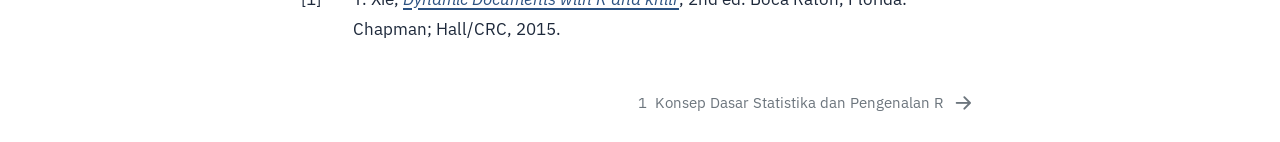
==== commit 3a945af0: "Update book content" ====
--- a/docs/index.html
+++ b/docs/index.html
@@ -302,7 +302,7 @@
 <p>LinkedIn: <a href="https://www.linkedin.com/in/abyan-fathin-pradafi-890645328">Abyan Fathin Pradafi</a></p>
 
 
-<div id="refs" class="references csl-bib-body" data-entry-spacing="0" role="list" style="display: none">
+<div id="refs" class="references csl-bib-body" data-entry-spacing="0" role="list">
 <div id="ref-xie2015" class="csl-entry" role="listitem">
 <div class="csl-left-margin">[1] </div><div class="csl-right-inline">Y. Xie, <em><a href="http://yihui.name/knitr/">Dynamic Documents with <span>R</span> and knitr</a></em>, 2nd ed. Boca Raton, Florida: Chapman; Hall/CRC, 2015.</div>
 </div>
--- a/docs/site_libs/quarto-html/tippy.css
+++ b/docs/site_libs/quarto-html/tippy.css
@@ -0,0 +1 @@
+.tippy-box[data-animation=fade][data-state=hidden]{opacity:0}[data-tippy-root]{max-width:calc(100vw - 10px)}.tippy-box{position:relative;background-color:#333;color:#fff;border-radius:4px;font-size:14px;line-height:1.4;white-space:normal;outline:0;transition-property:transform,visibility,opacity}.tippy-box[data-placement^=top]>.tippy-arrow{bottom:0}.tippy-box[data-placement^=top]>.tippy-arrow:before{bottom:-7px;left:0;border-width:8px 8px 0;border-top-color:initial;transform-origin:center top}.tippy-box[data-placement^=bottom]>.tippy-arrow{top:0}.tippy-box[data-placement^=bottom]>.tippy-arrow:before{top:-7px;left:0;border-width:0 8px 8px;border-bottom-color:initial;transform-origin:center bottom}.tippy-box[data-placement^=left]>.tippy-arrow{right:0}.tippy-box[data-placement^=left]>.tippy-arrow:before{border-width:8px 0 8px 8px;border-left-color:initial;right:-7px;transform-origin:center left}.tippy-box[data-placement^=right]>.tippy-arrow{left:0}.tippy-box[data-placement^=right]>.tippy-arrow:before{left:-7px;border-width:8px 8px 8px 0;border-right-color:initial;transform-origin:center right}.tippy-box[data-inertia][data-state=visible]{transition-timing-function:cubic-bezier(.54,1.5,.38,1.11)}.tippy-arrow{width:16px;height:16px;color:#333}.tippy-arrow:before{content:"";position:absolute;border-color:transparent;border-style:solid}.tippy-content{position:relative;padding:5px 9px;z-index:1}
--- a/docs/site_libs/quarto-html/quarto-syntax-highlighting-63b5708e65d6cd79cd7618c58d0c21e7.css
+++ b/docs/site_libs/quarto-html/quarto-syntax-highlighting-63b5708e65d6cd79cd7618c58d0c21e7.css
@@ -0,0 +1,236 @@
+/* quarto syntax highlight colors */
+:root {
+  --quarto-hl-ot-color: #003B4F;
+  --quarto-hl-at-color: #657422;
+  --quarto-hl-ss-color: #20794D;
+  --quarto-hl-an-color: #5E5E5E;
+  --quarto-hl-fu-color: #4758AB;
+  --quarto-hl-st-color: #20794D;
+  --quarto-hl-cf-color: #003B4F;
+  --quarto-hl-op-color: #5E5E5E;
+  --quarto-hl-er-color: #AD0000;
+  --quarto-hl-bn-color: #AD0000;
+  --quarto-hl-al-color: #AD0000;
+  --quarto-hl-va-color: #111111;
+  --quarto-hl-bu-color: inherit;
+  --quarto-hl-ex-color: inherit;
+  --quarto-hl-pp-color: #AD0000;
+  --quarto-hl-in-color: #5E5E5E;
+  --quarto-hl-vs-color: #20794D;
+  --quarto-hl-wa-color: #5E5E5E;
+  --quarto-hl-do-color: #5E5E5E;
+  --quarto-hl-im-color: #00769E;
+  --quarto-hl-ch-color: #20794D;
+  --quarto-hl-dt-color: #AD0000;
+  --quarto-hl-fl-color: #AD0000;
+  --quarto-hl-co-color: #5E5E5E;
+  --quarto-hl-cv-color: #5E5E5E;
+  --quarto-hl-cn-color: #8f5902;
+  --quarto-hl-sc-color: #5E5E5E;
+  --quarto-hl-dv-color: #AD0000;
+  --quarto-hl-kw-color: #003B4F;
+}
+
+/* other quarto variables */
+:root {
+  --quarto-font-monospace: SFMono-Regular, Menlo, Monaco, Consolas, "Liberation Mono", "Courier New", monospace;
+}
+
+/* syntax highlight based on Pandoc's rules */
+pre > code.sourceCode > span {
+  color: #003B4F;
+}
+
+code.sourceCode > span {
+  color: #003B4F;
+}
+
+div.sourceCode,
+div.sourceCode pre.sourceCode {
+  color: #003B4F;
+}
+
+/* Normal */
+code span {
+  color: #003B4F;
+}
+
+/* Alert */
+code span.al {
+  color: #AD0000;
+  font-style: inherit;
+}
+
+/* Annotation */
+code span.an {
+  color: #5E5E5E;
+  font-style: inherit;
+}
+
+/* Attribute */
+code span.at {
+  color: #657422;
+  font-style: inherit;
+}
+
+/* BaseN */
+code span.bn {
+  color: #AD0000;
+  font-style: inherit;
+}
+
+/* BuiltIn */
+code span.bu {
+  font-style: inherit;
+}
+
+/* ControlFlow */
+code span.cf {
+  color: #003B4F;
+  font-weight: bold;
+  font-style: inherit;
+}
+
+/* Char */
+code span.ch {
+  color: #20794D;
+  font-style: inherit;
+}
+
+/* Constant */
+code span.cn {
+  color: #8f5902;
+  font-style: inherit;
+}
+
+/* Comment */
+code span.co {
+  color: #5E5E5E;
+  font-style: inherit;
+}
+
+/* CommentVar */
+code span.cv {
+  color: #5E5E5E;
+  font-style: italic;
+}
+
+/* Documentation */
+code span.do {
+  color: #5E5E5E;
+  font-style: italic;
+}
+
+/* DataType */
+code span.dt {
+  color: #AD0000;
+  font-style: inherit;
+}
+
+/* DecVal */
+code span.dv {
+  color: #AD0000;
+  font-style: inherit;
+}
+
+/* Error */
+code span.er {
+  color: #AD0000;
+  font-style: inherit;
+}
+
+/* Extension */
+code span.ex {
+  font-style: inherit;
+}
+
+/* Float */
+code span.fl {
+  color: #AD0000;
+  font-style: inherit;
+}
+
+/* Function */
+code span.fu {
+  color: #4758AB;
+  font-style: inherit;
+}
+
+/* Import */
+code span.im {
+  color: #00769E;
+  font-style: inherit;
+}
+
+/* Information */
+code span.in {
+  color: #5E5E5E;
+  font-style: inherit;
+}
+
+/* Keyword */
+code span.kw {
+  color: #003B4F;
+  font-weight: bold;
+  font-style: inherit;
+}
+
+/* Operator */
+code span.op {
+  color: #5E5E5E;
+  font-style: inherit;
+}
+
+/* Other */
+code span.ot {
+  color: #003B4F;
+  font-style: inherit;
+}
+
+/* Preprocessor */
+code span.pp {
+  color: #AD0000;
+  font-style: inherit;
+}
+
+/* SpecialChar */
+code span.sc {
+  color: #5E5E5E;
+  font-style: inherit;
+}
+
+/* SpecialString */
+code span.ss {
+  color: #20794D;
+  font-style: inherit;
+}
+
+/* String */
+code span.st {
+  color: #20794D;
+  font-style: inherit;
+}
+
+/* Variable */
+code span.va {
+  color: #111111;
+  font-style: inherit;
+}
+
+/* VerbatimString */
+code span.vs {
+  color: #20794D;
+  font-style: inherit;
+}
+
+/* Warning */
+code span.wa {
+  color: #5E5E5E;
+  font-style: italic;
+}
+
+.prevent-inlining {
+  content: "</";
+}
+
+/*# sourceMappingURL=054cc16b9e9817627be6994582d2ffb5.css.map */
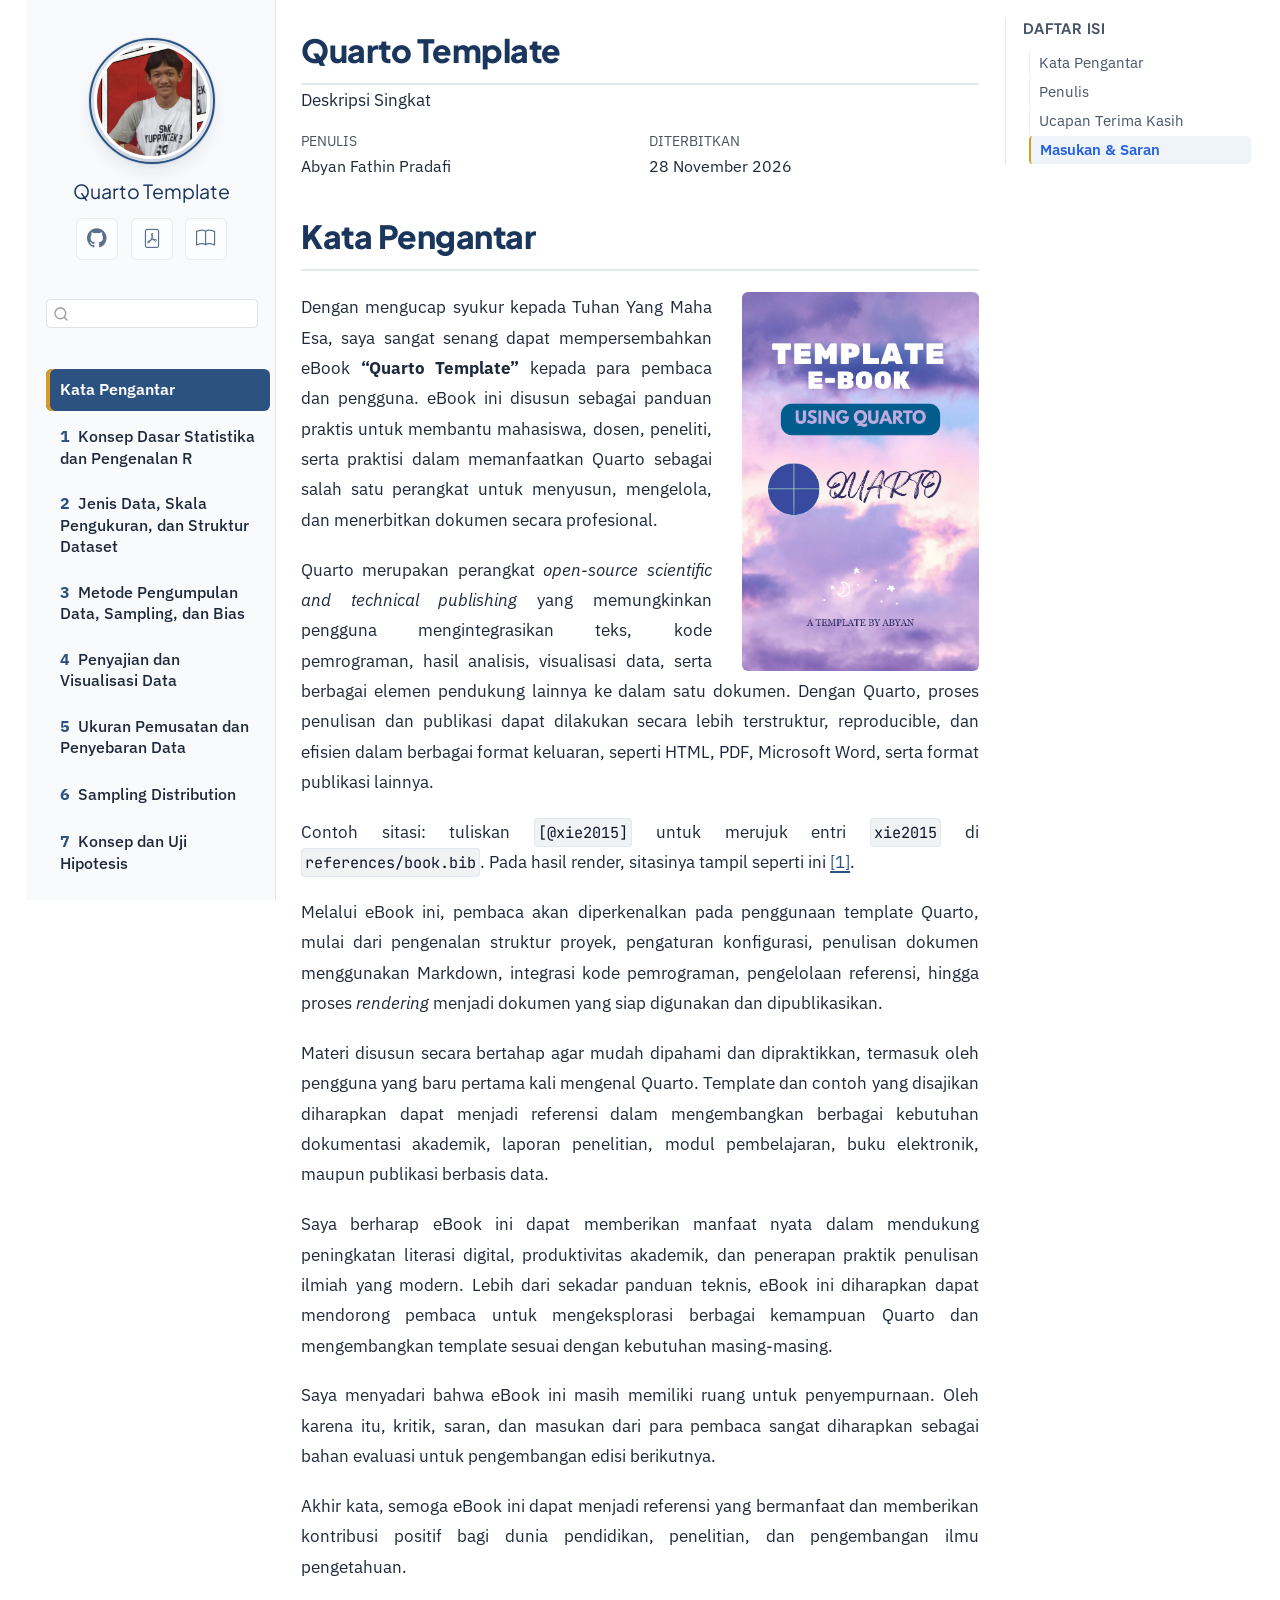
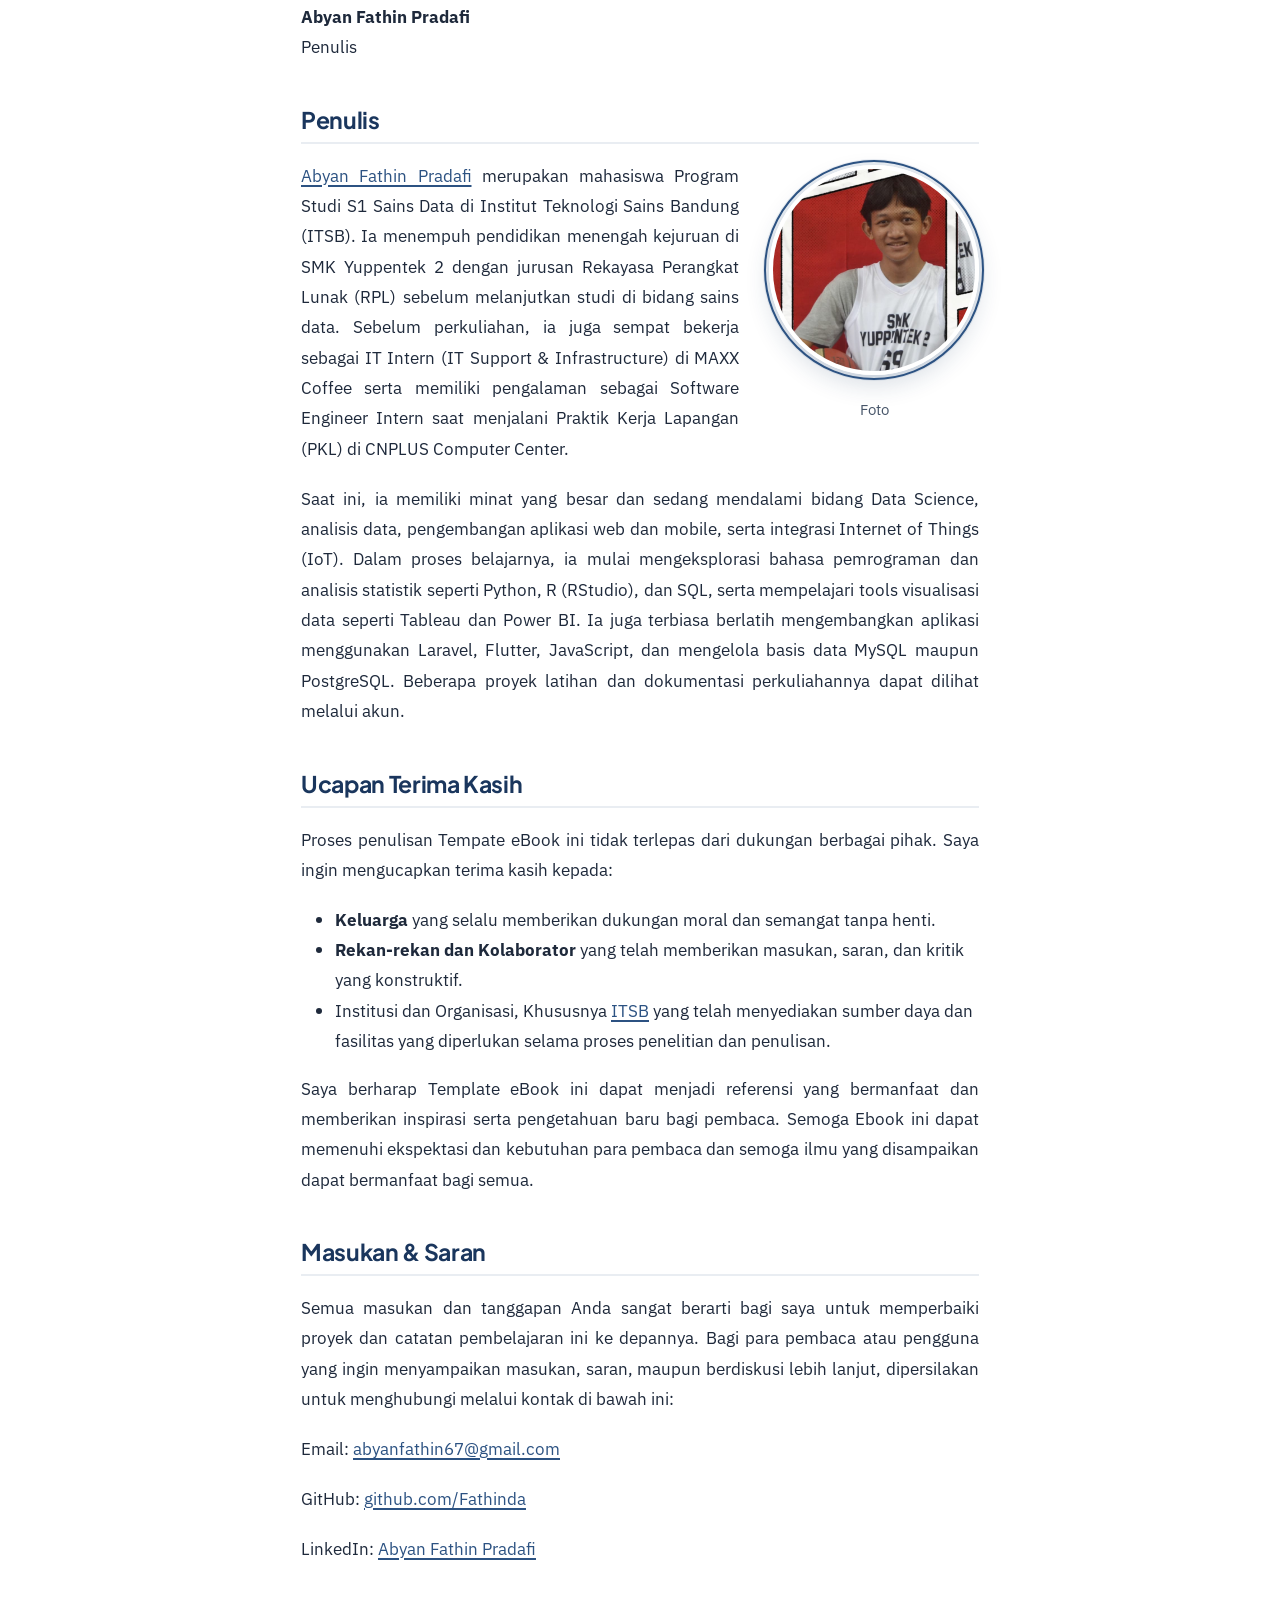
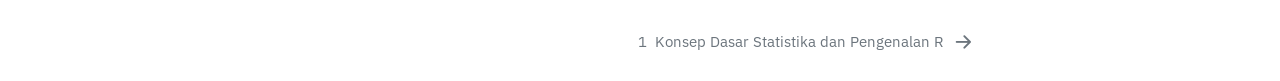
==== commit 75cf55da: "fix:pdf" ====
--- a/docs/index.html
+++ b/docs/index.html
@@ -302,7 +302,7 @@
 <p>LinkedIn: <a href="https://www.linkedin.com/in/abyan-fathin-pradafi-890645328">Abyan Fathin Pradafi</a></p>
 
 
-<div id="refs" class="references csl-bib-body" data-entry-spacing="0" role="list">
+<div id="refs" class="references csl-bib-body" data-entry-spacing="0" role="list" style="display: none">
 <div id="ref-xie2015" class="csl-entry" role="listitem">
 <div class="csl-left-margin">[1] </div><div class="csl-right-inline">Y. Xie, <em><a href="http://yihui.name/knitr/">Dynamic Documents with <span>R</span> and knitr</a></em>, 2nd ed. Boca Raton, Florida: Chapman; Hall/CRC, 2015.</div>
 </div>
